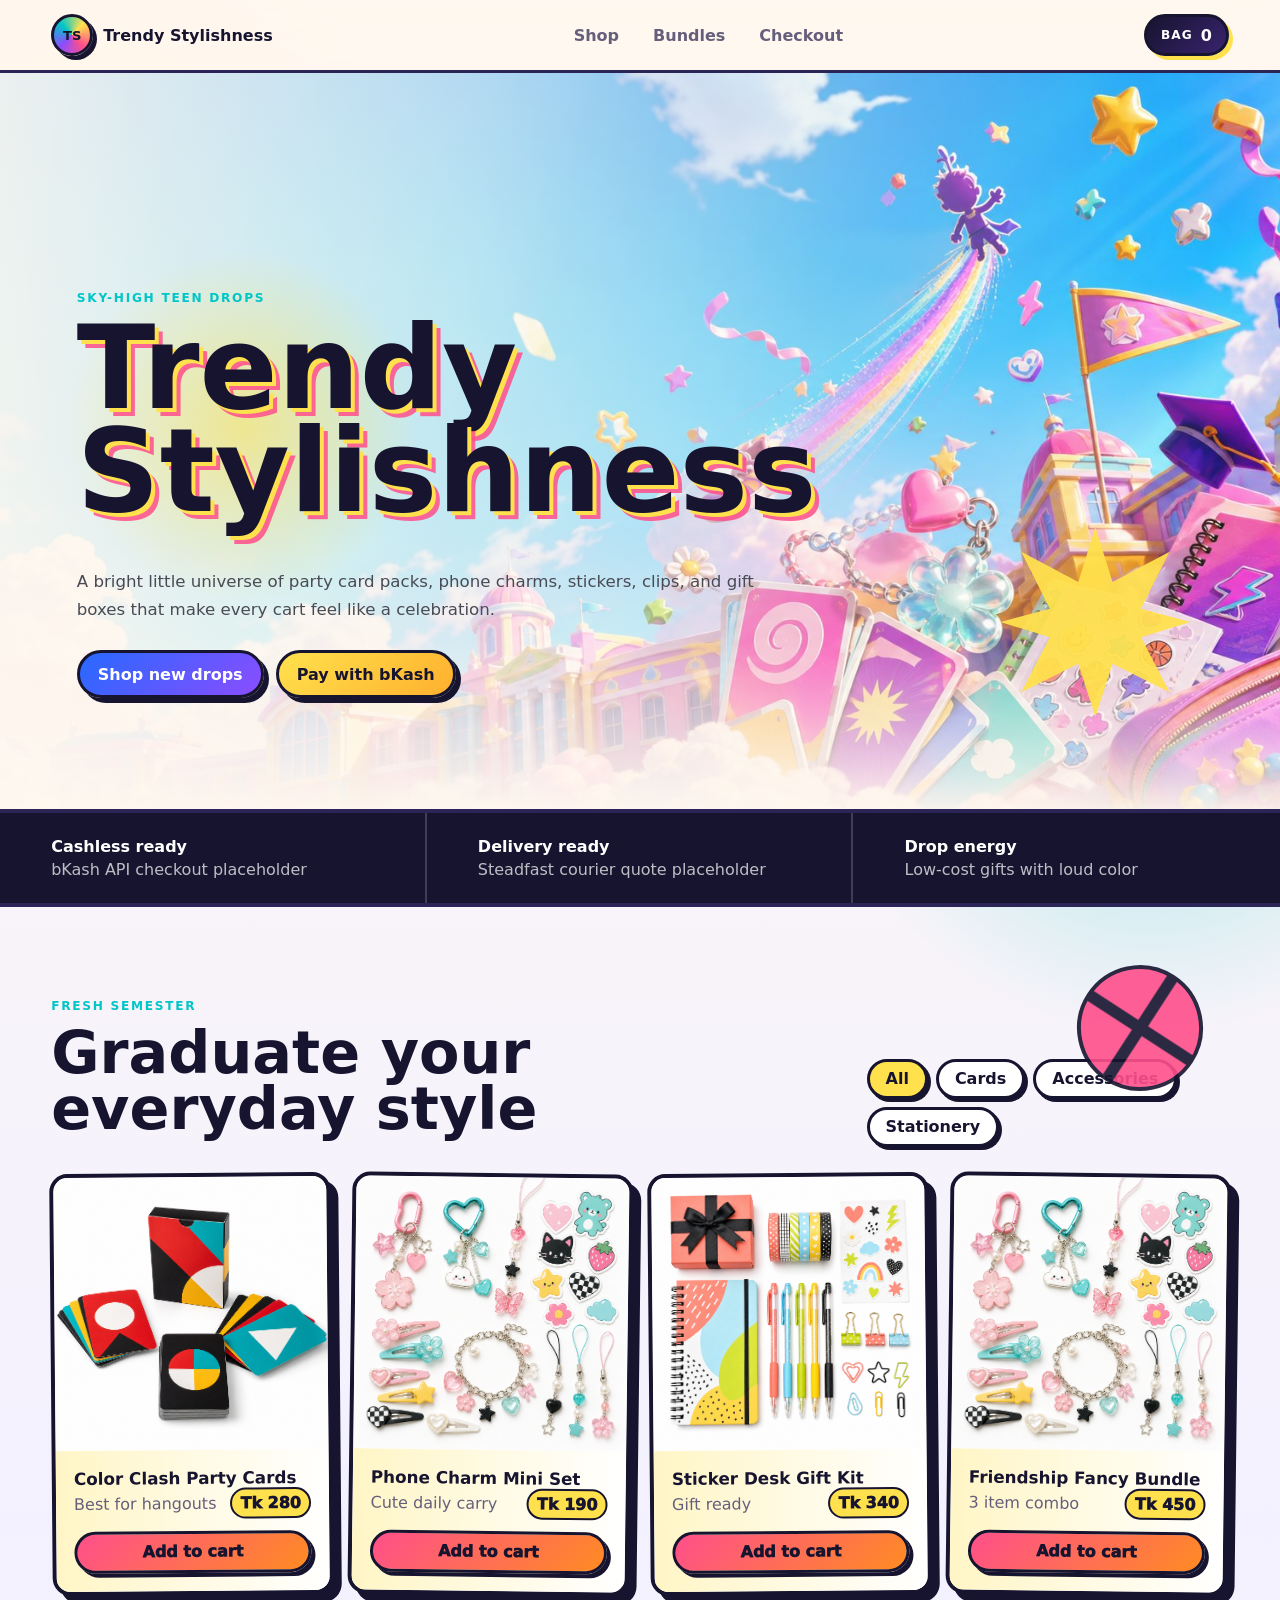
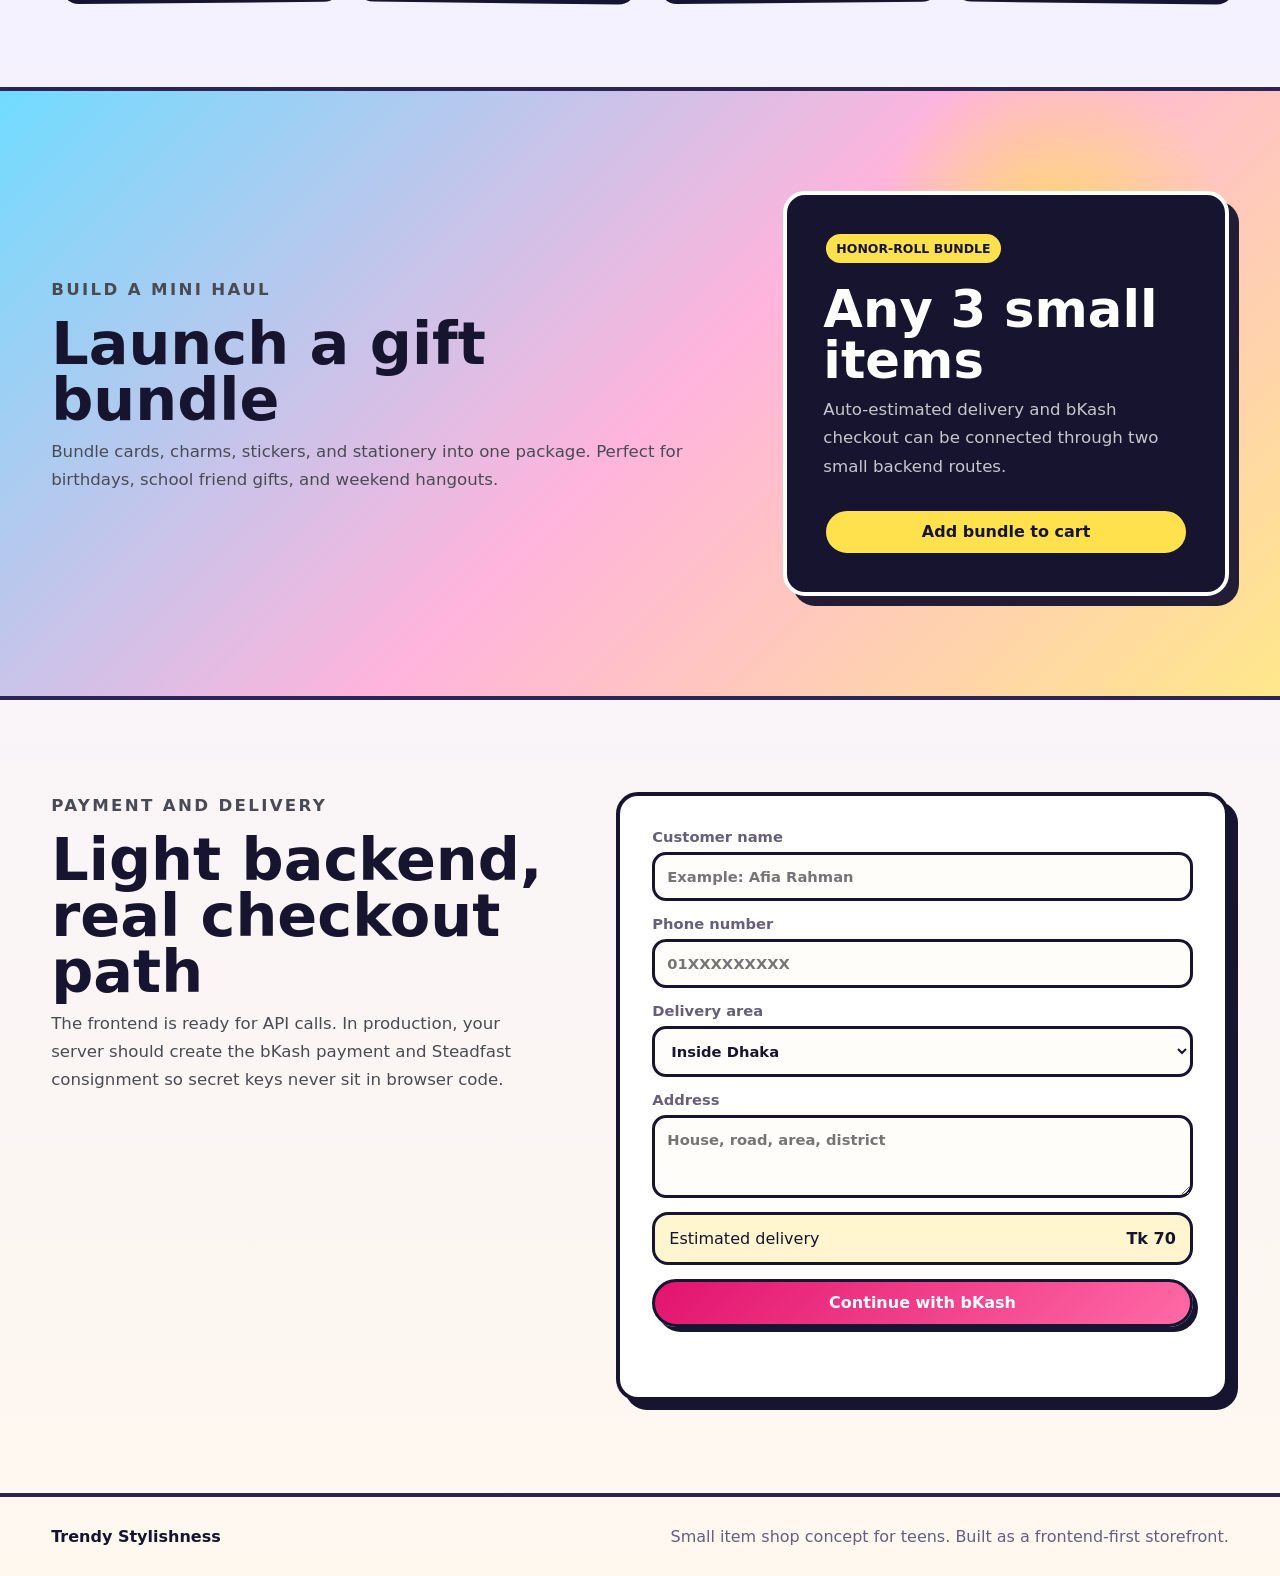
==== index.html @ c5da51d5 "Optimize hero loading and spacing" ====
<!doctype html>
<html lang="en">
  <head>
    <meta charset="utf-8">
    <meta name="viewport" content="width=device-width, initial-scale=1">
    <title>Trendy Stylishness</title>
    <meta
      name="description"
      content="Trendy Stylishness sells card games, cute accessories, stationery, and giftable fancy items for teenagers in Bangladesh."
    >
    <link rel="preload" as="image" href="assets/graduation-inspired-hero.jpg" fetchpriority="high">
    <link rel="stylesheet" href="styles.css">
  </head>
  <body>
    <header class="site-header">
      <a class="brand" href="#top" aria-label="Trendy Stylishness home">
        <span class="brand-mark">TS</span>
        <span>Trendy Stylishness</span>
      </a>
      <nav class="main-nav" aria-label="Main navigation">
        <a href="#shop">Shop</a>
        <a href="#bundles">Bundles</a>
        <a href="#checkout">Checkout</a>
      </nav>
      <button class="cart-button" type="button" data-open-cart aria-label="Open cart">
        <span class="cart-icon" aria-hidden="true">Bag</span>
        <span id="cartCount">0</span>
      </button>
    </header>

    <main id="top">
      <section class="hero" aria-labelledby="hero-title">
        <picture>
          <source srcset="assets/graduation-inspired-hero.jpg" type="image/jpeg">
          <img
            class="hero-image"
            src="assets/graduation-inspired-hero.png"
            alt="Colorful fantasy sky with floating teen gift items"
            width="1536"
            height="1024"
            loading="eager"
            decoding="async"
            fetchpriority="high"
          >
        </picture>
        <div class="hero-copy">
          <p class="eyebrow">Sky-high teen drops</p>
          <h1 id="hero-title">Trendy Stylishness</h1>
          <p>
            A bright little universe of party card packs, phone charms, stickers, clips,
            and gift boxes that make every cart feel like a celebration.
          </p>
          <div class="hero-actions">
            <a class="primary-link" href="#shop">Shop new drops</a>
            <a class="secondary-link" href="#checkout">Pay with bKash</a>
          </div>
        </div>
      </section>

      <section class="trust-strip" aria-label="Store highlights">
        <div>
          <strong>Cashless ready</strong>
          <span>bKash API checkout placeholder</span>
        </div>
        <div>
          <strong>Delivery ready</strong>
          <span>Steadfast courier quote placeholder</span>
        </div>
        <div>
          <strong>Drop energy</strong>
          <span>Low-cost gifts with loud color</span>
        </div>
      </section>

      <section class="section-shell" id="shop" aria-labelledby="shop-title">
        <div class="section-heading">
          <div>
            <p class="eyebrow">Fresh semester</p>
            <h2 id="shop-title">Graduate your everyday style</h2>
          </div>
          <div class="filter-bar" aria-label="Product filters">
            <button class="filter-pill active" type="button" data-filter="all">All</button>
            <button class="filter-pill" type="button" data-filter="cards">Cards</button>
            <button class="filter-pill" type="button" data-filter="accessories">Accessories</button>
            <button class="filter-pill" type="button" data-filter="stationery">Stationery</button>
          </div>
        </div>

        <div class="product-grid" id="productGrid"></div>
      </section>

      <section class="bundle-band" id="bundles" aria-labelledby="bundle-title">
        <div class="bundle-copy">
          <p class="eyebrow">Build a mini haul</p>
          <h2 id="bundle-title">Launch a gift bundle</h2>
          <p>
            Bundle cards, charms, stickers, and stationery into one package. Perfect for birthdays,
            school friend gifts, and weekend hangouts.
          </p>
        </div>
        <div class="bundle-panel" aria-label="Bundle deal">
          <span class="deal-tag">Honor-roll bundle</span>
          <strong>Any 3 small items</strong>
          <p>Auto-estimated delivery and bKash checkout can be connected through two small backend routes.</p>
          <button class="primary-button" type="button" data-bundle>Add bundle to cart</button>
        </div>
      </section>

      <section class="checkout-preview" id="checkout" aria-labelledby="checkout-title">
        <div class="checkout-copy">
          <p class="eyebrow">Payment and delivery</p>
          <h2 id="checkout-title">Light backend, real checkout path</h2>
          <p>
            The frontend is ready for API calls. In production, your server should create the bKash
            payment and Steadfast consignment so secret keys never sit in browser code.
          </p>
        </div>
        <form class="checkout-form" id="checkoutForm">
          <label>
            Customer name
            <input name="name" type="text" placeholder="Example: Afia Rahman" required>
          </label>
          <label>
            Phone number
            <input name="phone" type="tel" placeholder="01XXXXXXXXX" required>
          </label>
          <label>
            Delivery area
            <select name="area" id="deliveryArea">
              <option value="inside">Inside Dhaka</option>
              <option value="outside">Outside Dhaka</option>
            </select>
          </label>
          <label>
            Address
            <textarea name="address" rows="3" placeholder="House, road, area, district" required></textarea>
          </label>
          <div class="checkout-summary">
            <span>Estimated delivery</span>
            <strong id="deliveryFee">Tk 70</strong>
          </div>
          <button class="bkash-button" type="submit">Continue with bKash</button>
          <p class="form-note" id="checkoutMessage" role="status"></p>
        </form>
      </section>
    </main>

    <aside class="cart-drawer" id="cartDrawer" aria-label="Shopping cart" aria-hidden="true">
      <div class="cart-overlay" data-close-cart></div>
      <div class="cart-panel">
        <div class="cart-header">
          <h2>Your cart</h2>
          <button type="button" class="icon-button" data-close-cart aria-label="Close cart">X</button>
        </div>
        <div class="cart-items" id="cartItems"></div>
        <div class="cart-total">
          <span>Total</span>
          <strong id="cartTotal">Tk 0</strong>
        </div>
        <a class="primary-link full" href="#checkout" data-close-cart>Checkout</a>
      </div>
    </aside>

    <footer class="site-footer">
      <strong>Trendy Stylishness</strong>
      <span>Small item shop concept for teens. Built as a frontend-first storefront.</span>
    </footer>

    <script src="script.js"></script>
  </body>
</html>
---- styles.css ----
:root {
  --ink: #17142f;
  --muted: #655f7c;
  --paper: #fff8ef;
  --line: #2b2457;
  --coral: #ff4f8b;
  --teal: #00c6c8;
  --lemon: #ffe14d;
  --blue: #2769ff;
  --violet: #8b4dff;
  --orange: #ff8b22;
  --rose: #ffd0ef;
  --sky: #7fd7ff;
  --shadow: 10px 10px 0 rgba(23, 20, 47, 0.95);
}

* {
  box-sizing: border-box;
}

html {
  scroll-behavior: smooth;
}

body {
  margin: 0;
  background:
    radial-gradient(circle at 8% 8%, rgba(255, 225, 77, 0.5), transparent 19rem),
    radial-gradient(circle at 90% 22%, rgba(0, 198, 200, 0.34), transparent 21rem),
    linear-gradient(180deg, #fff8ef 0%, #f3f1ff 48%, #fff8ef 100%);
  color: var(--ink);
  font-family: Inter, ui-sans-serif, system-ui, -apple-system, BlinkMacSystemFont, "Segoe UI", sans-serif;
}

a {
  color: inherit;
  text-decoration: none;
}

button,
input,
select,
textarea {
  font: inherit;
}

button {
  cursor: pointer;
}

.site-header {
  position: sticky;
  top: 0;
  z-index: 20;
  display: flex;
  align-items: center;
  justify-content: space-between;
  gap: 16px;
  min-height: 72px;
  padding: 14px clamp(18px, 4vw, 54px);
  background: rgba(255, 248, 239, 0.88);
  border-bottom: 3px solid var(--line);
  backdrop-filter: blur(18px);
}

.brand,
.main-nav,
.cart-button,
.hero-actions,
.filter-bar {
  display: flex;
  align-items: center;
}

.brand {
  gap: 10px;
  font-weight: 900;
}

.brand-mark {
  display: grid;
  place-items: center;
  width: 42px;
  height: 42px;
  color: var(--ink);
  background: conic-gradient(from 45deg, var(--lemon), var(--coral), var(--violet), var(--teal), var(--lemon));
  border: 3px solid var(--ink);
  border-radius: 50%;
  box-shadow: 4px 4px 0 var(--ink);
  font-size: 0.82rem;
}

.main-nav {
  gap: clamp(14px, 3vw, 34px);
  color: var(--muted);
  font-weight: 750;
}

.main-nav a:hover {
  color: var(--ink);
}

.cart-button,
.icon-button {
  border: 3px solid var(--ink);
  border-radius: 999px;
  background: linear-gradient(135deg, var(--ink), #38236e);
  color: white;
  font-weight: 850;
  box-shadow: 4px 4px 0 var(--lemon);
}

.cart-button {
  gap: 8px;
  min-height: 42px;
  padding: 0 14px;
}

.cart-icon {
  font-size: 0.76rem;
  letter-spacing: 0.08em;
  text-transform: uppercase;
}

.hero {
  position: relative;
  min-height: clamp(560px, 84vh, 740px);
  display: grid;
  align-items: center;
  overflow: hidden;
  background:
    radial-gradient(circle at 72% 16%, rgba(255, 225, 77, 0.48), transparent 12rem),
    linear-gradient(135deg, #bbecff 0%, #fff7e8 54%, #fdf2ff 100%);
  border-bottom: 4px solid var(--line);
}

.hero::after {
  content: "";
  position: absolute;
  inset: 0;
  background:
    radial-gradient(circle at 19% 48%, rgba(255, 225, 77, 0.58), transparent 11rem),
    linear-gradient(90deg, rgba(255, 248, 239, 0.92) 0%, rgba(255, 248, 239, 0.68) 38%, rgba(255, 248, 239, 0.04) 100%),
    linear-gradient(0deg, rgba(255, 248, 239, 0.95) 0%, rgba(255, 248, 239, 0) 23%);
}

.hero::before {
  content: "";
  position: absolute;
  z-index: 1;
  right: clamp(18px, 7vw, 96px);
  bottom: clamp(34px, 8vw, 92px);
  width: clamp(90px, 15vw, 190px);
  aspect-ratio: 1;
  background: var(--lemon);
  clip-path: polygon(50% 0%, 59% 29%, 89% 13%, 74% 43%, 100% 50%, 74% 58%, 89% 87%, 59% 72%, 50% 100%, 41% 72%, 11% 87%, 26% 58%, 0% 50%, 26% 43%, 11% 13%, 41% 29%);
  filter: drop-shadow(7px 7px 0 var(--ink));
  opacity: 0.94;
}

.hero-image {
  position: absolute;
  inset: 0;
  width: 100%;
  height: 100%;
  object-fit: cover;
}

.hero-copy {
  position: relative;
  z-index: 1;
  width: min(680px, calc(100% - 36px));
  margin-left: clamp(18px, 6vw, 84px);
  padding-bottom: 38px;
}

.eyebrow {
  margin: 0 0 12px;
  color: var(--teal);
  font-size: 0.76rem;
  font-weight: 900;
  letter-spacing: 0.14em;
  text-transform: uppercase;
}

h1,
h2,
p {
  margin-top: 0;
}

h1 {
  margin-bottom: clamp(30px, 4vw, 44px);
  font-size: clamp(3.4rem, 9vw, 7.2rem);
  line-height: 0.9;
  letter-spacing: 0;
  text-shadow:
    4px 4px 0 var(--lemon),
    8px 8px 0 rgba(255, 79, 139, 0.86);
}

h2 {
  margin-bottom: 10px;
  font-size: clamp(2rem, 4.6vw, 4rem);
  line-height: 0.95;
  letter-spacing: 0;
}

.hero-copy p:not(.eyebrow),
.checkout-copy p,
.bundle-copy p,
.bundle-panel p {
  color: #494b54;
  font-size: 1.04rem;
  line-height: 1.7;
}

.hero-actions {
  flex-wrap: wrap;
  gap: 12px;
  margin-top: 26px;
}

.primary-link,
.secondary-link,
.primary-button,
.bkash-button {
  display: inline-flex;
  align-items: center;
  justify-content: center;
  min-height: 48px;
  border-radius: 999px;
  border: 3px solid var(--ink);
  padding: 0 18px;
  font-weight: 900;
  box-shadow: 5px 5px 0 var(--ink);
}

.primary-link,
.primary-button {
  background: linear-gradient(135deg, var(--blue), var(--violet));
  color: white;
}

.secondary-link {
  background: linear-gradient(135deg, var(--lemon), #ffb02e);
  color: var(--ink);
}

.trust-strip {
  display: grid;
  grid-template-columns: repeat(3, 1fr);
  background: var(--ink);
  color: white;
  border-bottom: 4px solid var(--line);
}

.trust-strip div {
  padding: 24px clamp(18px, 4vw, 54px);
  border-right: 2px solid rgba(255, 255, 255, 0.18);
}

.trust-strip div:last-child {
  border-right: 0;
}

.trust-strip strong,
.trust-strip span {
  display: block;
}

.trust-strip strong {
  margin-bottom: 4px;
}

.trust-strip span {
  color: rgba(255, 255, 255, 0.72);
}

.section-shell,
.checkout-preview {
  padding: clamp(46px, 8vw, 92px) clamp(18px, 4vw, 54px);
}

.section-heading {
  display: flex;
  align-items: end;
  justify-content: space-between;
  gap: 24px;
  margin-bottom: 26px;
}

.section-shell {
  position: relative;
}

.section-shell::before {
  content: "";
  position: absolute;
  top: 58px;
  right: clamp(18px, 6vw, 82px);
  width: 118px;
  aspect-ratio: 1;
  border: 4px solid var(--ink);
  border-radius: 50%;
  background:
    linear-gradient(45deg, transparent 46%, var(--ink) 47%, var(--ink) 53%, transparent 54%),
    linear-gradient(-45deg, transparent 46%, var(--ink) 47%, var(--ink) 53%, transparent 54%),
    var(--coral);
  opacity: 0.9;
  transform: rotate(-12deg);
}

.filter-bar {
  flex-wrap: wrap;
  gap: 8px;
}

.filter-pill {
  min-height: 40px;
  border: 3px solid var(--ink);
  border-radius: 999px;
  padding: 0 16px;
  background: white;
  color: var(--ink);
  font-weight: 850;
  box-shadow: 3px 3px 0 var(--ink);
}

.filter-pill.active {
  background: var(--lemon);
  color: var(--ink);
  border-color: var(--ink);
}

.product-grid {
  display: grid;
  grid-template-columns: repeat(4, minmax(0, 1fr));
  gap: 18px;
}

.product-card {
  display: grid;
  grid-template-rows: auto 1fr;
  overflow: hidden;
  min-height: 100%;
  background: #ffffff;
  border: 4px solid var(--ink);
  border-radius: 18px;
  box-shadow: 8px 8px 0 var(--ink);
  transform: rotate(-0.5deg);
  transition: transform 160ms ease, box-shadow 160ms ease;
}

.product-card:nth-child(even) {
  transform: rotate(0.7deg);
}

.product-card:hover {
  transform: translate(-3px, -3px) rotate(0deg);
  box-shadow: 12px 12px 0 var(--coral);
}

.product-card img {
  width: 100%;
  aspect-ratio: 1 / 1;
  object-fit: cover;
  background: #f8f4ec;
}

.product-info {
  display: grid;
  gap: 12px;
  padding: 18px;
  background:
    linear-gradient(90deg, rgba(255, 225, 77, 0.32), transparent),
    white;
}

.product-info h3 {
  margin: 0;
  font-size: 1.05rem;
}

.product-meta {
  display: flex;
  align-items: center;
  justify-content: space-between;
  gap: 12px;
  color: var(--muted);
}

.price {
  color: var(--ink);
  font-weight: 950;
  background: var(--lemon);
  border: 2px solid var(--ink);
  border-radius: 999px;
  padding: 4px 8px;
}

.add-button {
  min-height: 42px;
  border: 3px solid var(--ink);
  border-radius: 999px;
  background: linear-gradient(135deg, var(--coral), var(--orange));
  color: var(--ink);
  font-weight: 950;
  box-shadow: 4px 4px 0 var(--ink);
}

.bundle-band {
  display: grid;
  grid-template-columns: 1.2fr 0.8fr;
  gap: clamp(24px, 5vw, 70px);
  align-items: center;
  padding: clamp(48px, 8vw, 100px) clamp(18px, 4vw, 54px);
  background:
    radial-gradient(circle at 82% 24%, rgba(255, 225, 77, 0.72), transparent 11rem),
    linear-gradient(135deg, #70dcff 0%, #ffb4dc 52%, #ffe88a 100%);
  border-block: 4px solid var(--line);
}

.bundle-panel {
  background: var(--ink);
  color: white;
  border: 4px solid white;
  border-radius: 22px;
  padding: clamp(22px, 4vw, 36px);
  box-shadow: var(--shadow);
}

.bundle-panel p {
  color: rgba(255, 255, 255, 0.76);
}

.deal-tag {
  display: inline-flex;
  margin-bottom: 18px;
  padding: 7px 10px;
  border-radius: 999px;
  background: var(--lemon);
  color: var(--ink);
  border: 3px solid var(--ink);
  font-size: 0.78rem;
  font-weight: 900;
  text-transform: uppercase;
}

.bundle-panel strong {
  display: block;
  margin-bottom: 10px;
  font-size: clamp(1.7rem, 4vw, 3.2rem);
  line-height: 1;
}

.bundle-panel .primary-button {
  width: 100%;
  margin-top: 10px;
  background: var(--lemon);
  color: var(--ink);
}

.checkout-preview {
  display: grid;
  grid-template-columns: 0.9fr 1.1fr;
  gap: clamp(24px, 5vw, 72px);
  align-items: start;
}

.checkout-form {
  display: grid;
  gap: 14px;
  padding: clamp(18px, 4vw, 32px);
  background: white;
  border: 4px solid var(--ink);
  border-radius: 22px;
  box-shadow: 9px 9px 0 var(--ink);
}

label {
  display: grid;
  gap: 7px;
  color: var(--muted);
  font-size: 0.92rem;
  font-weight: 800;
}

input,
select,
textarea {
  width: 100%;
  border: 3px solid var(--ink);
  border-radius: 14px;
  background: #fffdfa;
  color: var(--ink);
  padding: 13px 12px;
  outline: none;
}

input:focus,
select:focus,
textarea:focus {
  border-color: var(--teal);
  box-shadow: 0 0 0 3px rgba(5, 167, 160, 0.13);
}

.checkout-summary,
.cart-total {
  display: flex;
  align-items: center;
  justify-content: space-between;
  gap: 14px;
  padding: 14px;
  background: #fff5cf;
  border: 3px solid var(--ink);
  border-radius: 16px;
}

.bkash-button {
  width: 100%;
  background: linear-gradient(135deg, #e2136e, #ff6aa6);
  color: white;
}

.form-note {
  min-height: 24px;
  margin: 0;
  color: var(--teal);
  font-weight: 800;
}

.cart-drawer {
  position: fixed;
  inset: 0;
  z-index: 50;
  display: none;
}

.cart-drawer.open {
  display: block;
}

.cart-overlay {
  position: absolute;
  inset: 0;
  background: rgba(21, 21, 26, 0.42);
}

.cart-panel {
  position: absolute;
  top: 0;
  right: 0;
  display: grid;
  grid-template-rows: auto 1fr auto auto;
  gap: 16px;
  width: min(420px, 100%);
  height: 100%;
  padding: 22px;
  background:
    radial-gradient(circle at 20% 10%, rgba(255, 225, 77, 0.58), transparent 11rem),
    var(--paper);
  box-shadow: var(--shadow);
  border-left: 4px solid var(--ink);
}

.cart-header {
  display: flex;
  align-items: center;
  justify-content: space-between;
}

.cart-header h2 {
  margin: 0;
  font-size: 1.7rem;
}

.icon-button {
  width: 38px;
  height: 38px;
}

.cart-items {
  display: grid;
  align-content: start;
  gap: 12px;
  overflow: auto;
}

.cart-item {
  display: grid;
  grid-template-columns: 54px 1fr auto;
  gap: 12px;
  align-items: center;
  padding: 10px;
  background: white;
  border: 3px solid var(--ink);
  border-radius: 16px;
}

.cart-item img {
  width: 54px;
  height: 54px;
  border-radius: 8px;
  object-fit: cover;
}

.cart-item strong,
.cart-item span {
  display: block;
}

.cart-item span {
  color: var(--muted);
  font-size: 0.9rem;
}

.qty-button {
  width: 30px;
  height: 30px;
  border: 3px solid var(--ink);
  border-radius: 50%;
  background: var(--lemon);
  font-weight: 900;
}

.full {
  width: 100%;
}

.site-footer {
  display: flex;
  justify-content: space-between;
  gap: 18px;
  padding: 30px clamp(18px, 4vw, 54px);
  color: var(--muted);
  border-top: 4px solid var(--line);
}

.site-footer strong {
  color: var(--ink);
}

@media (max-width: 920px) {
  .main-nav {
    display: none;
  }

  .trust-strip,
  .product-grid,
  .bundle-band,
  .checkout-preview {
    grid-template-columns: 1fr;
  }

  .trust-strip div {
    border-right: 0;
    border-bottom: 1px solid var(--line);
  }

  .trust-strip div:last-child {
    border-bottom: 0;
  }

  .section-heading {
    align-items: start;
    flex-direction: column;
  }

  .product-grid {
    grid-template-columns: repeat(2, minmax(0, 1fr));
  }
}

@media (max-width: 560px) {
  .site-header {
    padding-inline: 14px;
  }

  .brand span:last-child {
    max-width: 116px;
    line-height: 1.05;
  }

  .hero {
    min-height: 620px;
  }

  .hero::after {
    background:
      linear-gradient(0deg, rgba(255, 248, 239, 0.98) 0%, rgba(255, 248, 239, 0.78) 48%, rgba(255, 248, 239, 0.18) 100%);
  }

  .hero::before,
  .section-shell::before {
    display: none;
  }

  .hero-copy {
    align-self: end;
    margin: 0 auto;
    padding-bottom: 54px;
  }

  h1 {
    font-size: 3.35rem;
  }

  .hero-actions a,
  .primary-button,
  .bkash-button {
    width: 100%;
  }

  .product-grid {
    grid-template-columns: 1fr;
  }

  .site-footer {
    flex-direction: column;
  }
}
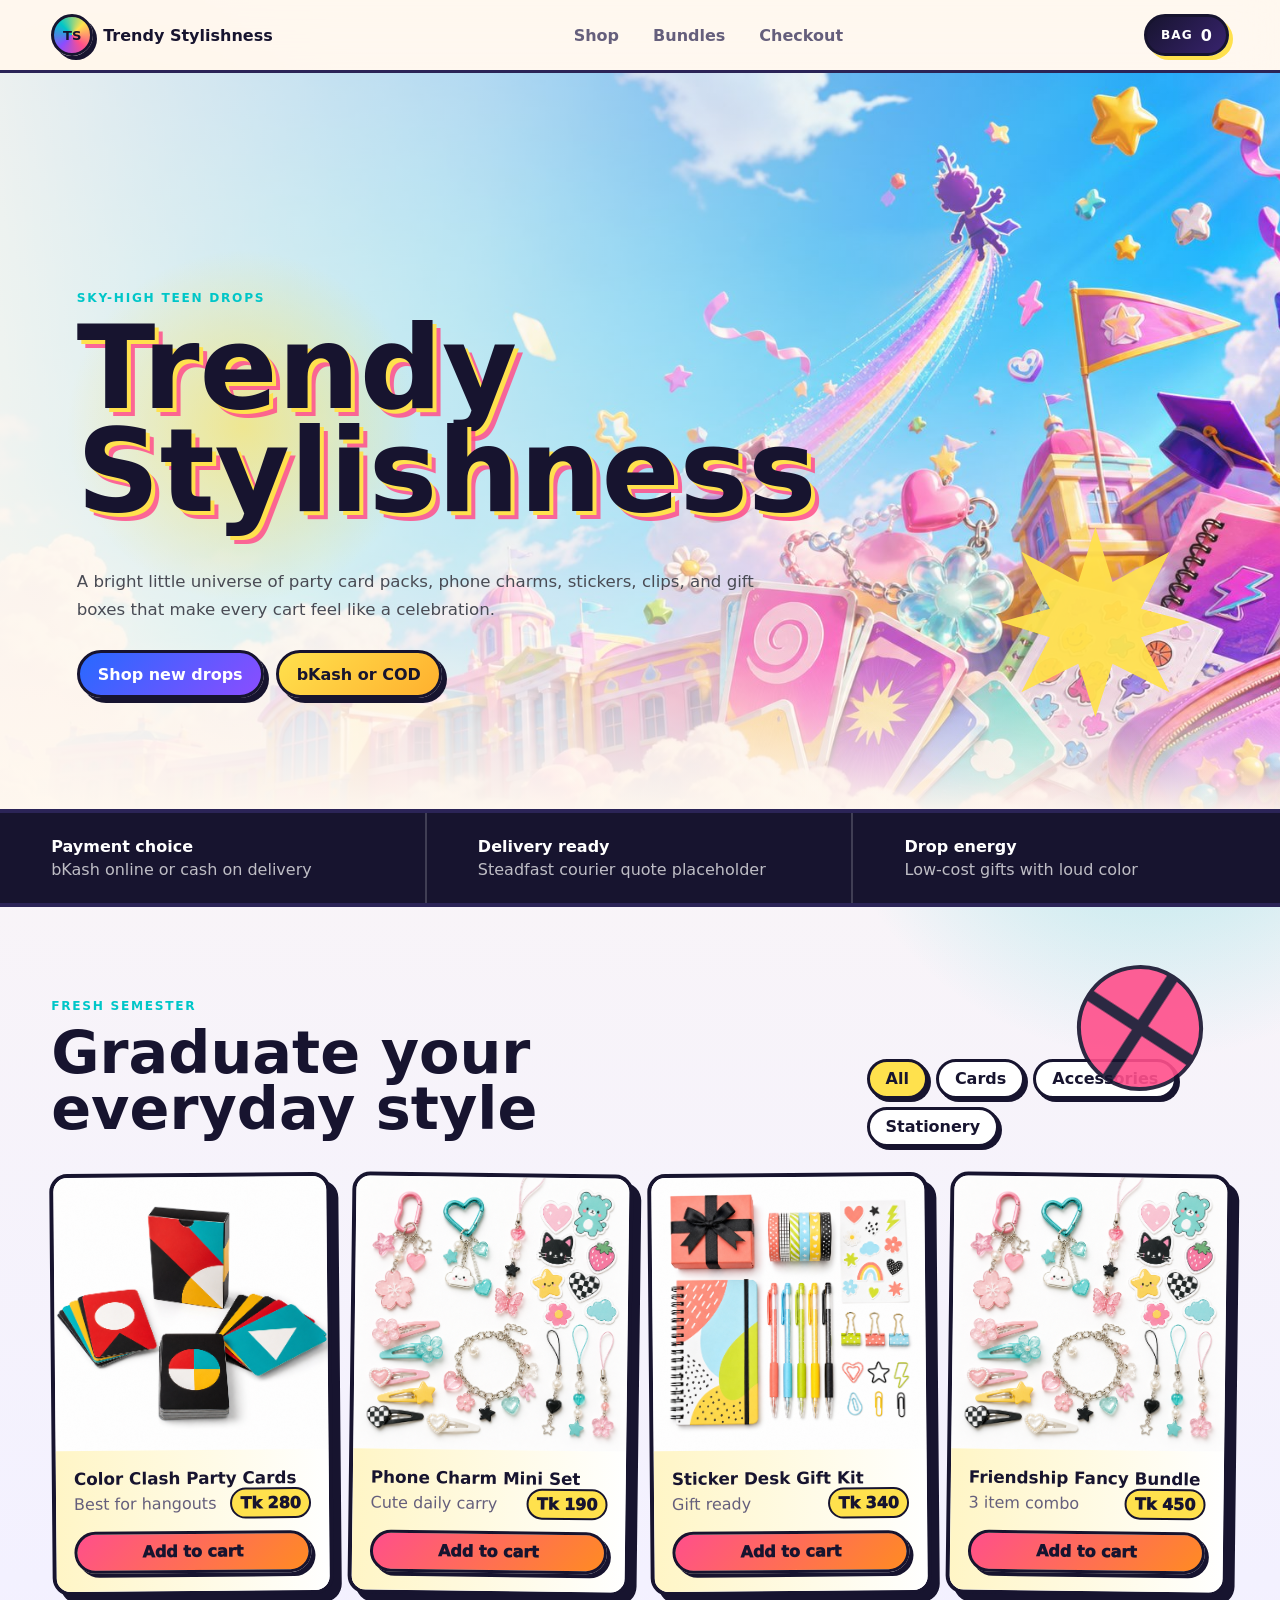
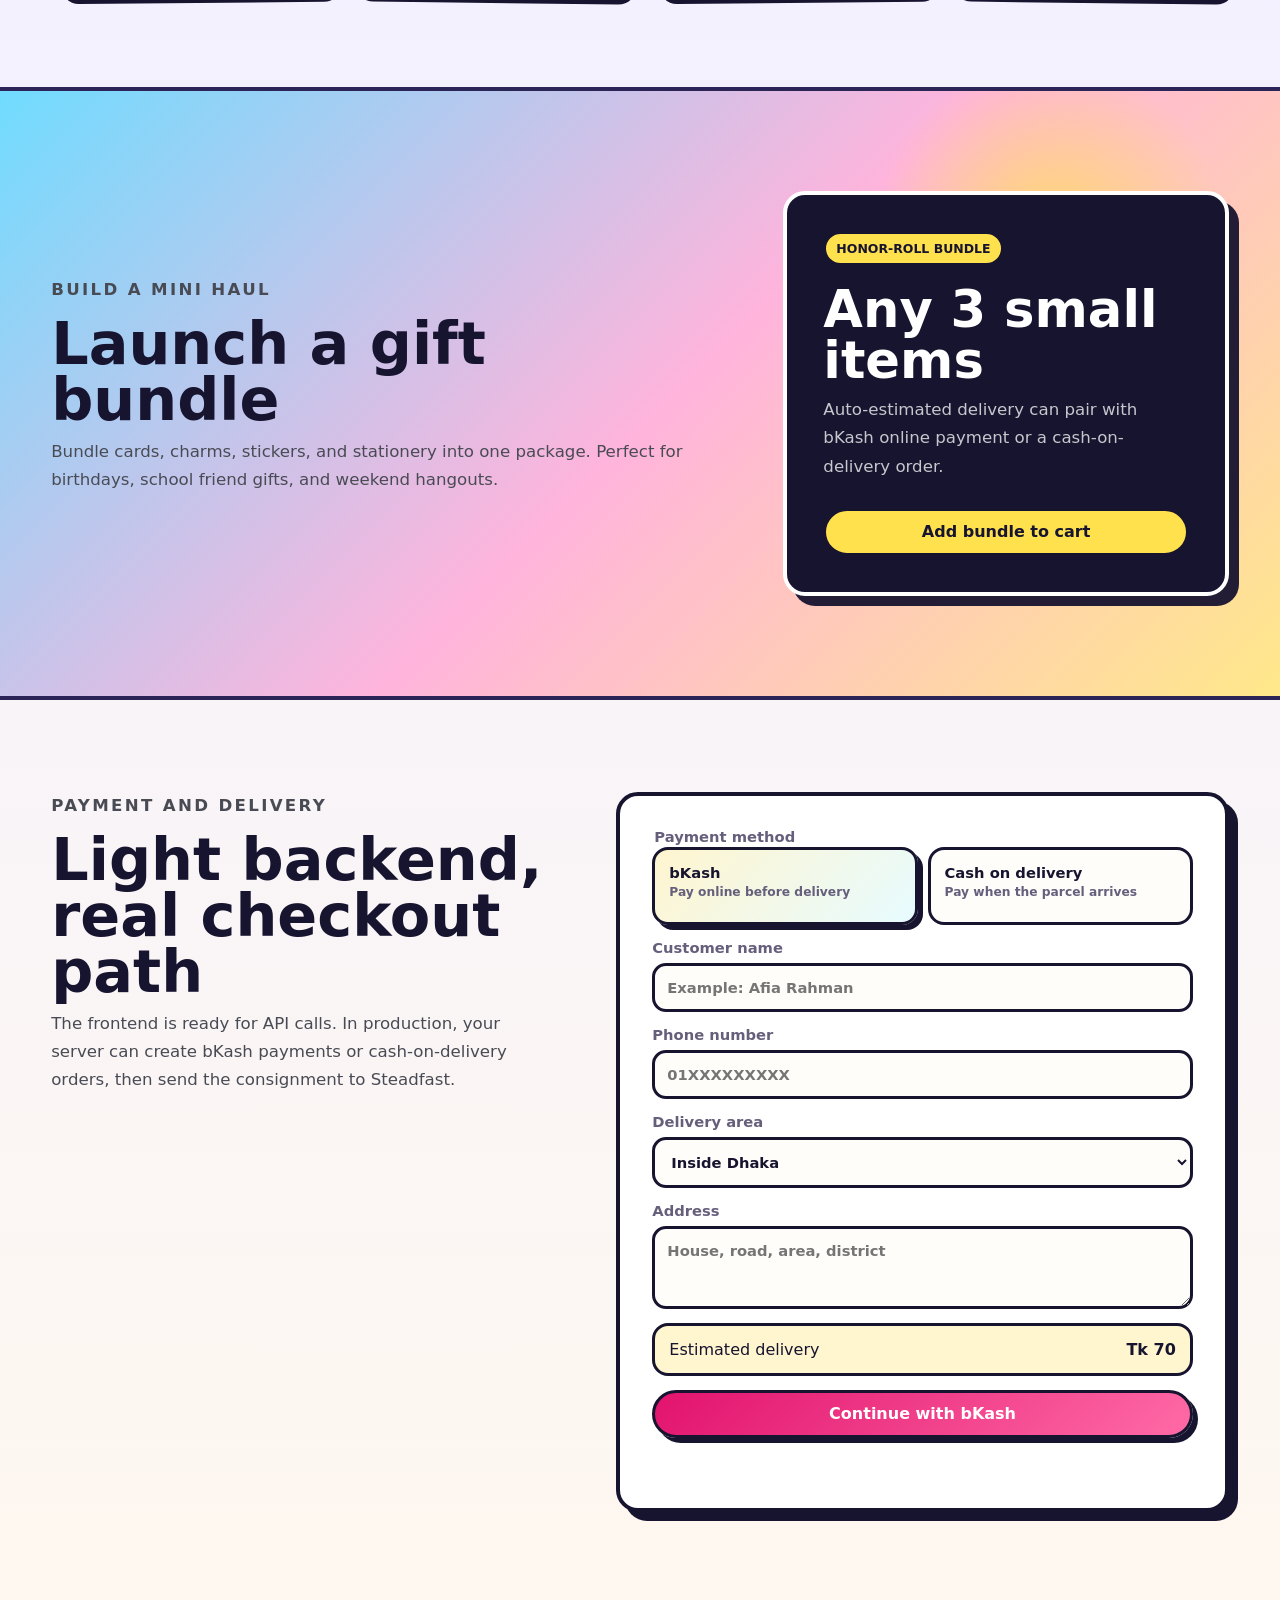
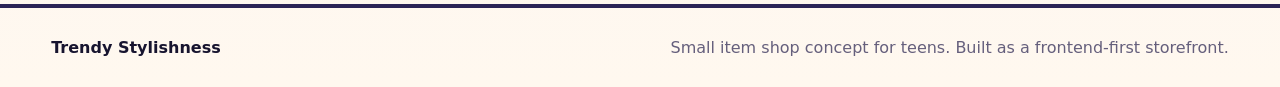
==== commit 6213d403: "Add cash on delivery checkout option" ====
--- a/index.html
+++ b/index.html
@@ -50,17 +50,17 @@
             A bright little universe of party card packs, phone charms, stickers, clips,
             and gift boxes that make every cart feel like a celebration.
           </p>
-          <div class="hero-actions">
-            <a class="primary-link" href="#shop">Shop new drops</a>
-            <a class="secondary-link" href="#checkout">Pay with bKash</a>
+        <div class="hero-actions">
+          <a class="primary-link" href="#shop">Shop new drops</a>
+            <a class="secondary-link" href="#checkout">bKash or COD</a>
           </div>
         </div>
       </section>
 
       <section class="trust-strip" aria-label="Store highlights">
         <div>
-          <strong>Cashless ready</strong>
-          <span>bKash API checkout placeholder</span>
+          <strong>Payment choice</strong>
+          <span>bKash online or cash on delivery</span>
         </div>
         <div>
           <strong>Delivery ready</strong>
@@ -101,7 +101,7 @@
         <div class="bundle-panel" aria-label="Bundle deal">
           <span class="deal-tag">Honor-roll bundle</span>
           <strong>Any 3 small items</strong>
-          <p>Auto-estimated delivery and bKash checkout can be connected through two small backend routes.</p>
+          <p>Auto-estimated delivery can pair with bKash online payment or a cash-on-delivery order.</p>
           <button class="primary-button" type="button" data-bundle>Add bundle to cart</button>
         </div>
       </section>
@@ -111,11 +111,28 @@
           <p class="eyebrow">Payment and delivery</p>
           <h2 id="checkout-title">Light backend, real checkout path</h2>
           <p>
-            The frontend is ready for API calls. In production, your server should create the bKash
-            payment and Steadfast consignment so secret keys never sit in browser code.
+            The frontend is ready for API calls. In production, your server can create bKash
+            payments or cash-on-delivery orders, then send the consignment to Steadfast.
           </p>
         </div>
         <form class="checkout-form" id="checkoutForm">
+          <fieldset class="payment-method">
+            <legend>Payment method</legend>
+            <label class="payment-option">
+              <input type="radio" name="paymentMethod" value="bkash" checked>
+              <span>
+                <strong>bKash</strong>
+                <small>Pay online before delivery</small>
+              </span>
+            </label>
+            <label class="payment-option">
+              <input type="radio" name="paymentMethod" value="cod">
+              <span>
+                <strong>Cash on delivery</strong>
+                <small>Pay when the parcel arrives</small>
+              </span>
+            </label>
+          </fieldset>
           <label>
             Customer name
             <input name="name" type="text" placeholder="Example: Afia Rahman" required>
@@ -139,7 +156,7 @@
             <span>Estimated delivery</span>
             <strong id="deliveryFee">Tk 70</strong>
           </div>
-          <button class="bkash-button" type="submit">Continue with bKash</button>
+          <button class="bkash-button" id="checkoutButton" type="submit">Continue with bKash</button>
           <p class="form-note" id="checkoutMessage" role="status"></p>
         </form>
       </section>
--- a/styles.css
+++ b/styles.css
@@ -478,6 +478,62 @@
   box-shadow: 9px 9px 0 var(--ink);
 }
 
+.payment-method {
+  display: grid;
+  grid-template-columns: repeat(2, minmax(0, 1fr));
+  gap: 10px;
+  margin: 0;
+  padding: 0;
+  border: 0;
+}
+
+.payment-method legend {
+  grid-column: 1 / -1;
+  margin-bottom: 2px;
+  color: var(--muted);
+  font-size: 0.92rem;
+  font-weight: 900;
+}
+
+.payment-option {
+  position: relative;
+  display: flex;
+  min-height: 78px;
+  padding: 14px;
+  border: 3px solid var(--ink);
+  border-radius: 16px;
+  background: #fffdfa;
+  color: var(--ink);
+  cursor: pointer;
+}
+
+.payment-option:has(input:checked) {
+  background: linear-gradient(135deg, #fff5cf, #e7fbff);
+  box-shadow: 5px 5px 0 var(--ink);
+}
+
+.payment-option input {
+  position: absolute;
+  width: 1px;
+  height: 1px;
+  opacity: 0;
+}
+
+.payment-option span,
+.payment-option strong,
+.payment-option small {
+  display: block;
+}
+
+.payment-option strong {
+  margin-bottom: 4px;
+}
+
+.payment-option small {
+  color: var(--muted);
+  font-weight: 800;
+}
+
 label {
   display: grid;
   gap: 7px;
@@ -521,6 +577,11 @@
   width: 100%;
   background: linear-gradient(135deg, #e2136e, #ff6aa6);
   color: white;
+}
+
+.bkash-button.cod-mode {
+  background: linear-gradient(135deg, var(--lemon), var(--orange));
+  color: var(--ink);
 }
 
 .form-note {
@@ -712,6 +773,10 @@
     width: 100%;
   }
 
+  .payment-method {
+    grid-template-columns: 1fr;
+  }
+
   .product-grid {
     grid-template-columns: 1fr;
   }
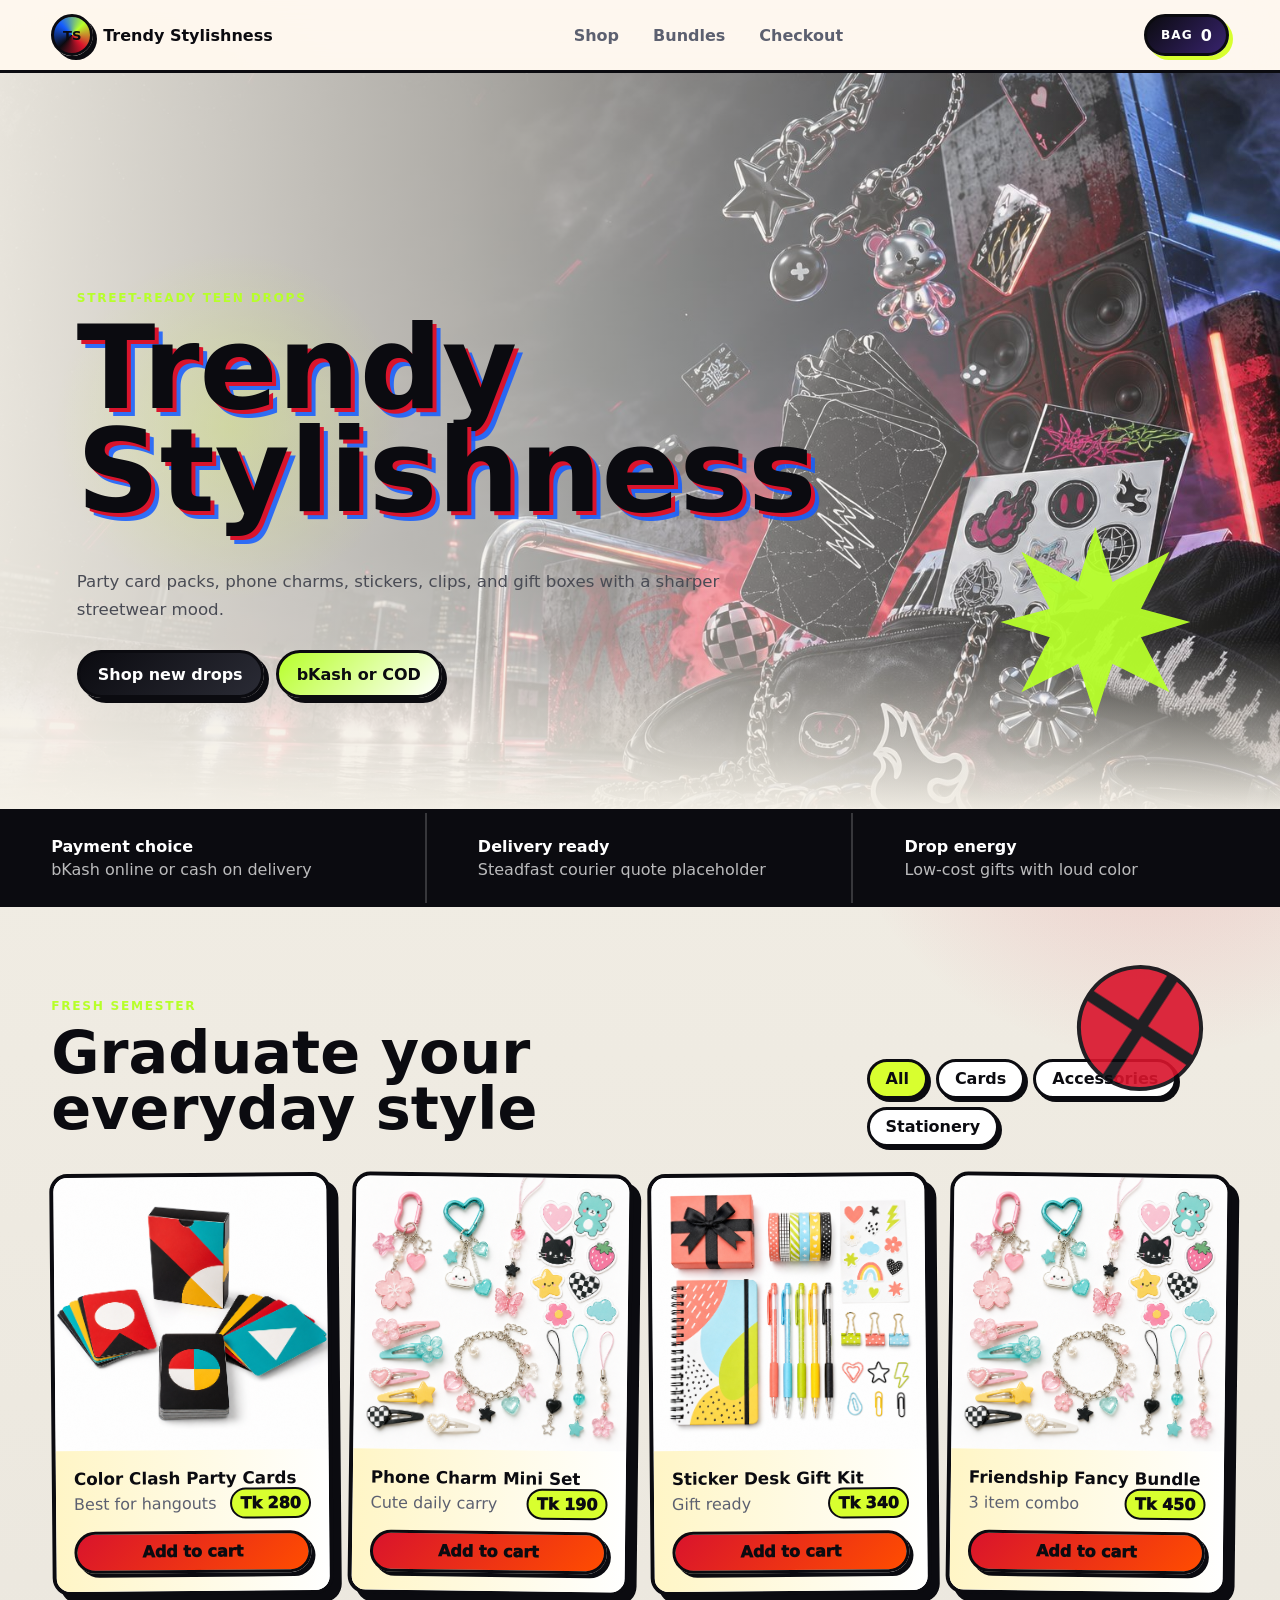
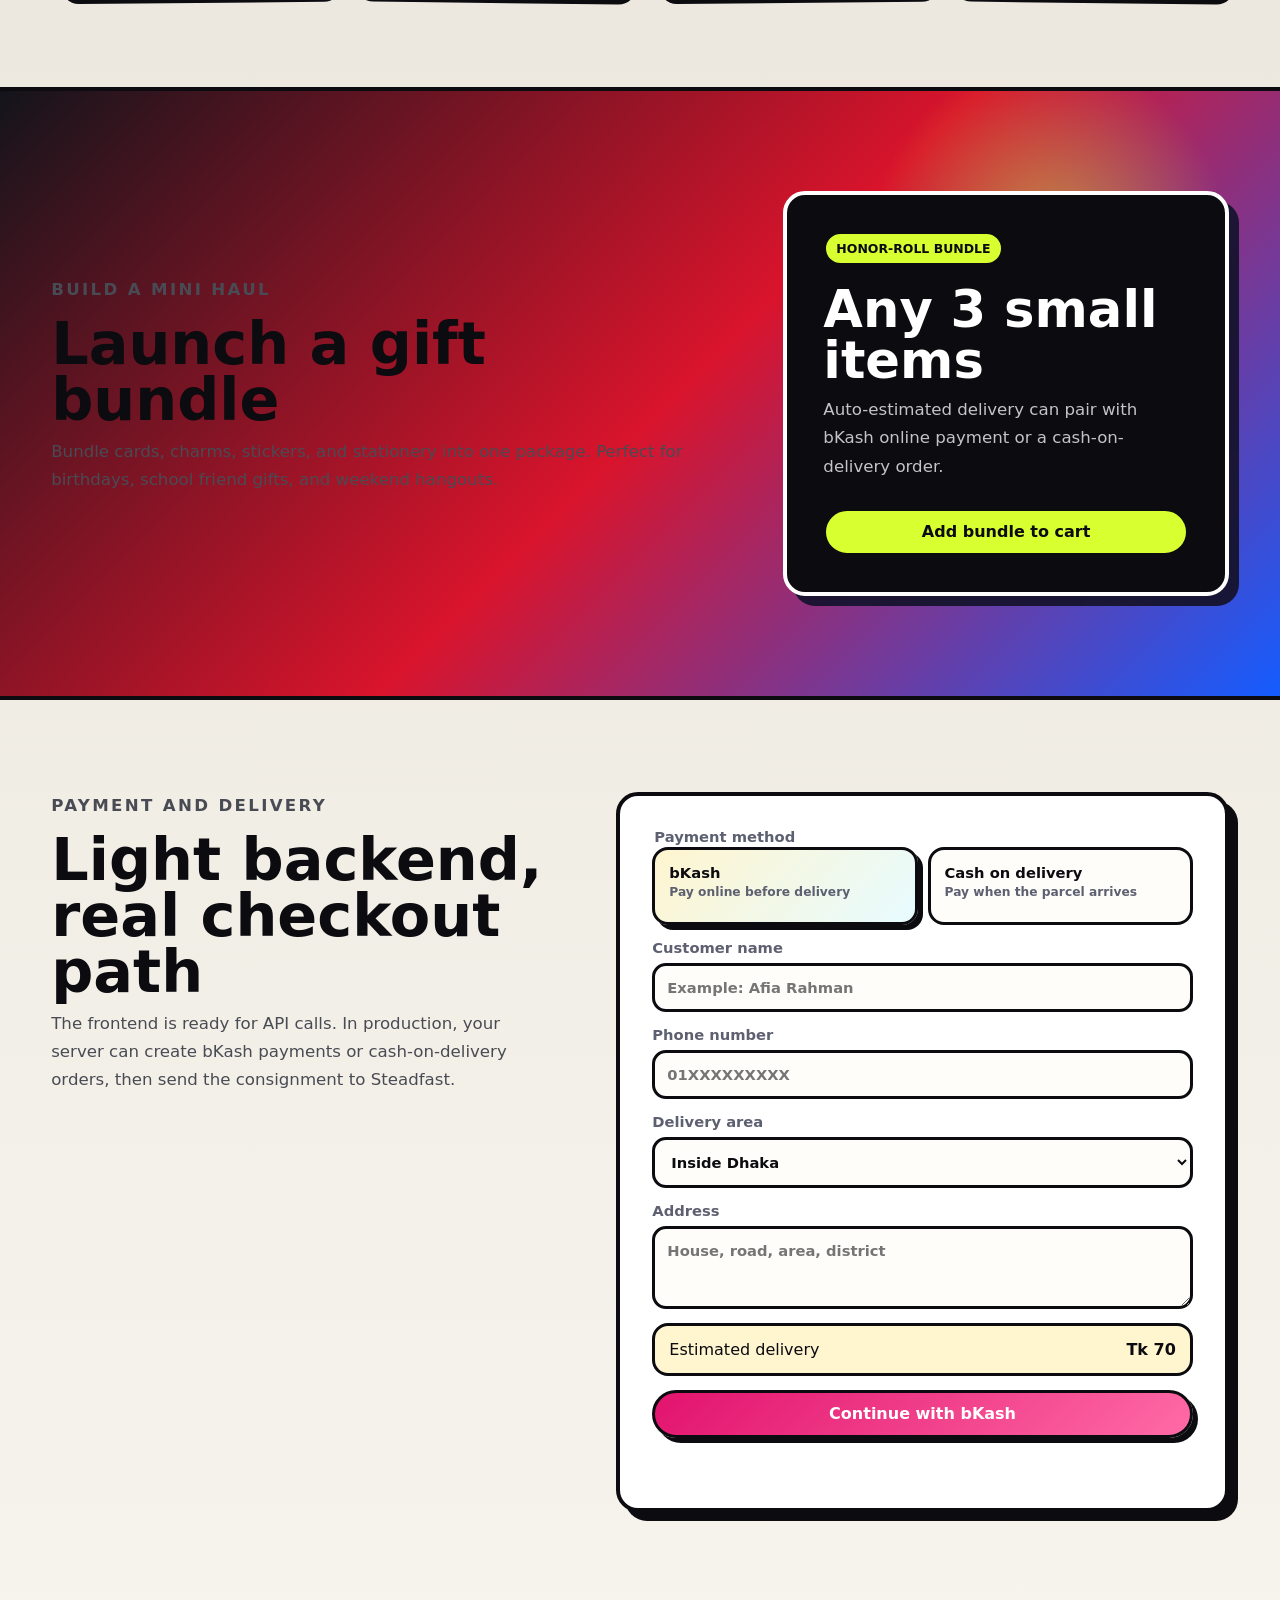
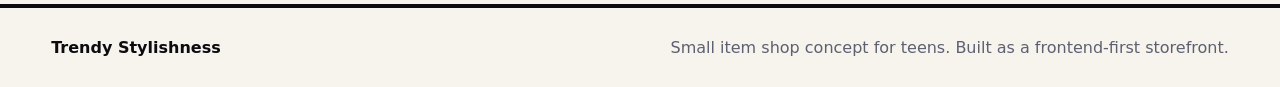
==== commit 06cba3a9: "Restyle hero with gender-neutral streetwear look" ====
--- a/index.html
+++ b/index.html
@@ -8,7 +8,7 @@
       name="description"
       content="Trendy Stylishness sells card games, cute accessories, stationery, and giftable fancy items for teenagers in Bangladesh."
     >
-    <link rel="preload" as="image" href="assets/graduation-inspired-hero.jpg" fetchpriority="high">
+    <link rel="preload" as="image" href="assets/swagger-hero.jpg" fetchpriority="high">
     <link rel="stylesheet" href="styles.css">
   </head>
   <body>
@@ -31,11 +31,11 @@
     <main id="top">
       <section class="hero" aria-labelledby="hero-title">
         <picture>
-          <source srcset="assets/graduation-inspired-hero.jpg" type="image/jpeg">
+          <source srcset="assets/swagger-hero.jpg" type="image/jpeg">
           <img
             class="hero-image"
-            src="assets/graduation-inspired-hero.png"
-            alt="Colorful fantasy sky with floating teen gift items"
+            src="assets/swagger-hero.jpg"
+            alt="Dark streetwear-inspired scene with floating cards and accessories"
             width="1536"
             height="1024"
             loading="eager"
@@ -44,11 +44,11 @@
           >
         </picture>
         <div class="hero-copy">
-          <p class="eyebrow">Sky-high teen drops</p>
+          <p class="eyebrow">Street-ready teen drops</p>
           <h1 id="hero-title">Trendy Stylishness</h1>
           <p>
-            A bright little universe of party card packs, phone charms, stickers, clips,
-            and gift boxes that make every cart feel like a celebration.
+            Party card packs, phone charms, stickers, clips, and gift boxes with a
+            sharper streetwear mood.
           </p>
         <div class="hero-actions">
           <a class="primary-link" href="#shop">Shop new drops</a>
--- a/styles.css
+++ b/styles.css
@@ -1,16 +1,16 @@
 :root {
-  --ink: #17142f;
-  --muted: #655f7c;
-  --paper: #fff8ef;
-  --line: #2b2457;
-  --coral: #ff4f8b;
-  --teal: #00c6c8;
-  --lemon: #ffe14d;
-  --blue: #2769ff;
-  --violet: #8b4dff;
-  --orange: #ff8b22;
-  --rose: #ffd0ef;
-  --sky: #7fd7ff;
+  --ink: #0b0b10;
+  --muted: #5c6070;
+  --paper: #f5f1e8;
+  --line: #0b0b10;
+  --coral: #d9142c;
+  --teal: #b7ff2a;
+  --lemon: #d8ff2f;
+  --blue: #145cff;
+  --violet: #6b6f7f;
+  --orange: #ff4d00;
+  --rose: #d9d6cc;
+  --sky: #111827;
   --shadow: 10px 10px 0 rgba(23, 20, 47, 0.95);
 }
 
@@ -25,9 +25,9 @@
 body {
   margin: 0;
   background:
-    radial-gradient(circle at 8% 8%, rgba(255, 225, 77, 0.5), transparent 19rem),
-    radial-gradient(circle at 90% 22%, rgba(0, 198, 200, 0.34), transparent 21rem),
-    linear-gradient(180deg, #fff8ef 0%, #f3f1ff 48%, #fff8ef 100%);
+    radial-gradient(circle at 8% 8%, rgba(216, 255, 47, 0.26), transparent 19rem),
+    radial-gradient(circle at 90% 22%, rgba(217, 20, 44, 0.2), transparent 21rem),
+    linear-gradient(180deg, #f5f1e8 0%, #ece8df 48%, #f7f4ed 100%);
   color: var(--ink);
   font-family: Inter, ui-sans-serif, system-ui, -apple-system, BlinkMacSystemFont, "Segoe UI", sans-serif;
 }
@@ -83,7 +83,7 @@
   width: 42px;
   height: 42px;
   color: var(--ink);
-  background: conic-gradient(from 45deg, var(--lemon), var(--coral), var(--violet), var(--teal), var(--lemon));
+  background: conic-gradient(from 45deg, var(--teal), var(--coral), var(--ink), var(--blue), var(--teal));
   border: 3px solid var(--ink);
   border-radius: 50%;
   box-shadow: 4px 4px 0 var(--ink);
@@ -129,8 +129,8 @@
   align-items: center;
   overflow: hidden;
   background:
-    radial-gradient(circle at 72% 16%, rgba(255, 225, 77, 0.48), transparent 12rem),
-    linear-gradient(135deg, #bbecff 0%, #fff7e8 54%, #fdf2ff 100%);
+    radial-gradient(circle at 72% 16%, rgba(216, 255, 47, 0.2), transparent 12rem),
+    linear-gradient(135deg, #15151c 0%, #e9e4da 54%, #f5f1e8 100%);
   border-bottom: 4px solid var(--line);
 }
 
@@ -139,9 +139,9 @@
   position: absolute;
   inset: 0;
   background:
-    radial-gradient(circle at 19% 48%, rgba(255, 225, 77, 0.58), transparent 11rem),
-    linear-gradient(90deg, rgba(255, 248, 239, 0.92) 0%, rgba(255, 248, 239, 0.68) 38%, rgba(255, 248, 239, 0.04) 100%),
-    linear-gradient(0deg, rgba(255, 248, 239, 0.95) 0%, rgba(255, 248, 239, 0) 23%);
+    radial-gradient(circle at 18% 48%, rgba(216, 255, 47, 0.22), transparent 11rem),
+    linear-gradient(90deg, rgba(245, 241, 232, 0.94) 0%, rgba(245, 241, 232, 0.7) 36%, rgba(245, 241, 232, 0.08) 100%),
+    linear-gradient(0deg, rgba(245, 241, 232, 0.95) 0%, rgba(245, 241, 232, 0) 23%);
 }
 
 .hero::before {
@@ -152,7 +152,7 @@
   bottom: clamp(34px, 8vw, 92px);
   width: clamp(90px, 15vw, 190px);
   aspect-ratio: 1;
-  background: var(--lemon);
+  background: var(--teal);
   clip-path: polygon(50% 0%, 59% 29%, 89% 13%, 74% 43%, 100% 50%, 74% 58%, 89% 87%, 59% 72%, 50% 100%, 41% 72%, 11% 87%, 26% 58%, 0% 50%, 26% 43%, 11% 13%, 41% 29%);
   filter: drop-shadow(7px 7px 0 var(--ink));
   opacity: 0.94;
@@ -195,8 +195,8 @@
   line-height: 0.9;
   letter-spacing: 0;
   text-shadow:
-    4px 4px 0 var(--lemon),
-    8px 8px 0 rgba(255, 79, 139, 0.86);
+    4px 4px 0 var(--coral),
+    8px 8px 0 rgba(20, 92, 255, 0.86);
 }
 
 h2 {
@@ -238,12 +238,12 @@
 
 .primary-link,
 .primary-button {
-  background: linear-gradient(135deg, var(--blue), var(--violet));
+  background: linear-gradient(135deg, var(--ink), #2a2b35);
   color: white;
 }
 
 .secondary-link {
-  background: linear-gradient(135deg, var(--lemon), #ffb02e);
+  background: linear-gradient(135deg, var(--teal), #ffffff);
   color: var(--ink);
 }
 
@@ -416,8 +416,8 @@
   align-items: center;
   padding: clamp(48px, 8vw, 100px) clamp(18px, 4vw, 54px);
   background:
-    radial-gradient(circle at 82% 24%, rgba(255, 225, 77, 0.72), transparent 11rem),
-    linear-gradient(135deg, #70dcff 0%, #ffb4dc 52%, #ffe88a 100%);
+    radial-gradient(circle at 82% 24%, rgba(216, 255, 47, 0.46), transparent 11rem),
+    linear-gradient(135deg, #14141b 0%, #d9142c 52%, #145cff 100%);
   border-block: 4px solid var(--line);
 }
 
@@ -748,8 +748,8 @@
   }
 
   .hero::after {
-    background:
-      linear-gradient(0deg, rgba(255, 248, 239, 0.98) 0%, rgba(255, 248, 239, 0.78) 48%, rgba(255, 248, 239, 0.18) 100%);
+  background:
+      linear-gradient(0deg, rgba(245, 241, 232, 0.98) 0%, rgba(245, 241, 232, 0.78) 48%, rgba(245, 241, 232, 0.18) 100%);
   }
 
   .hero::before,
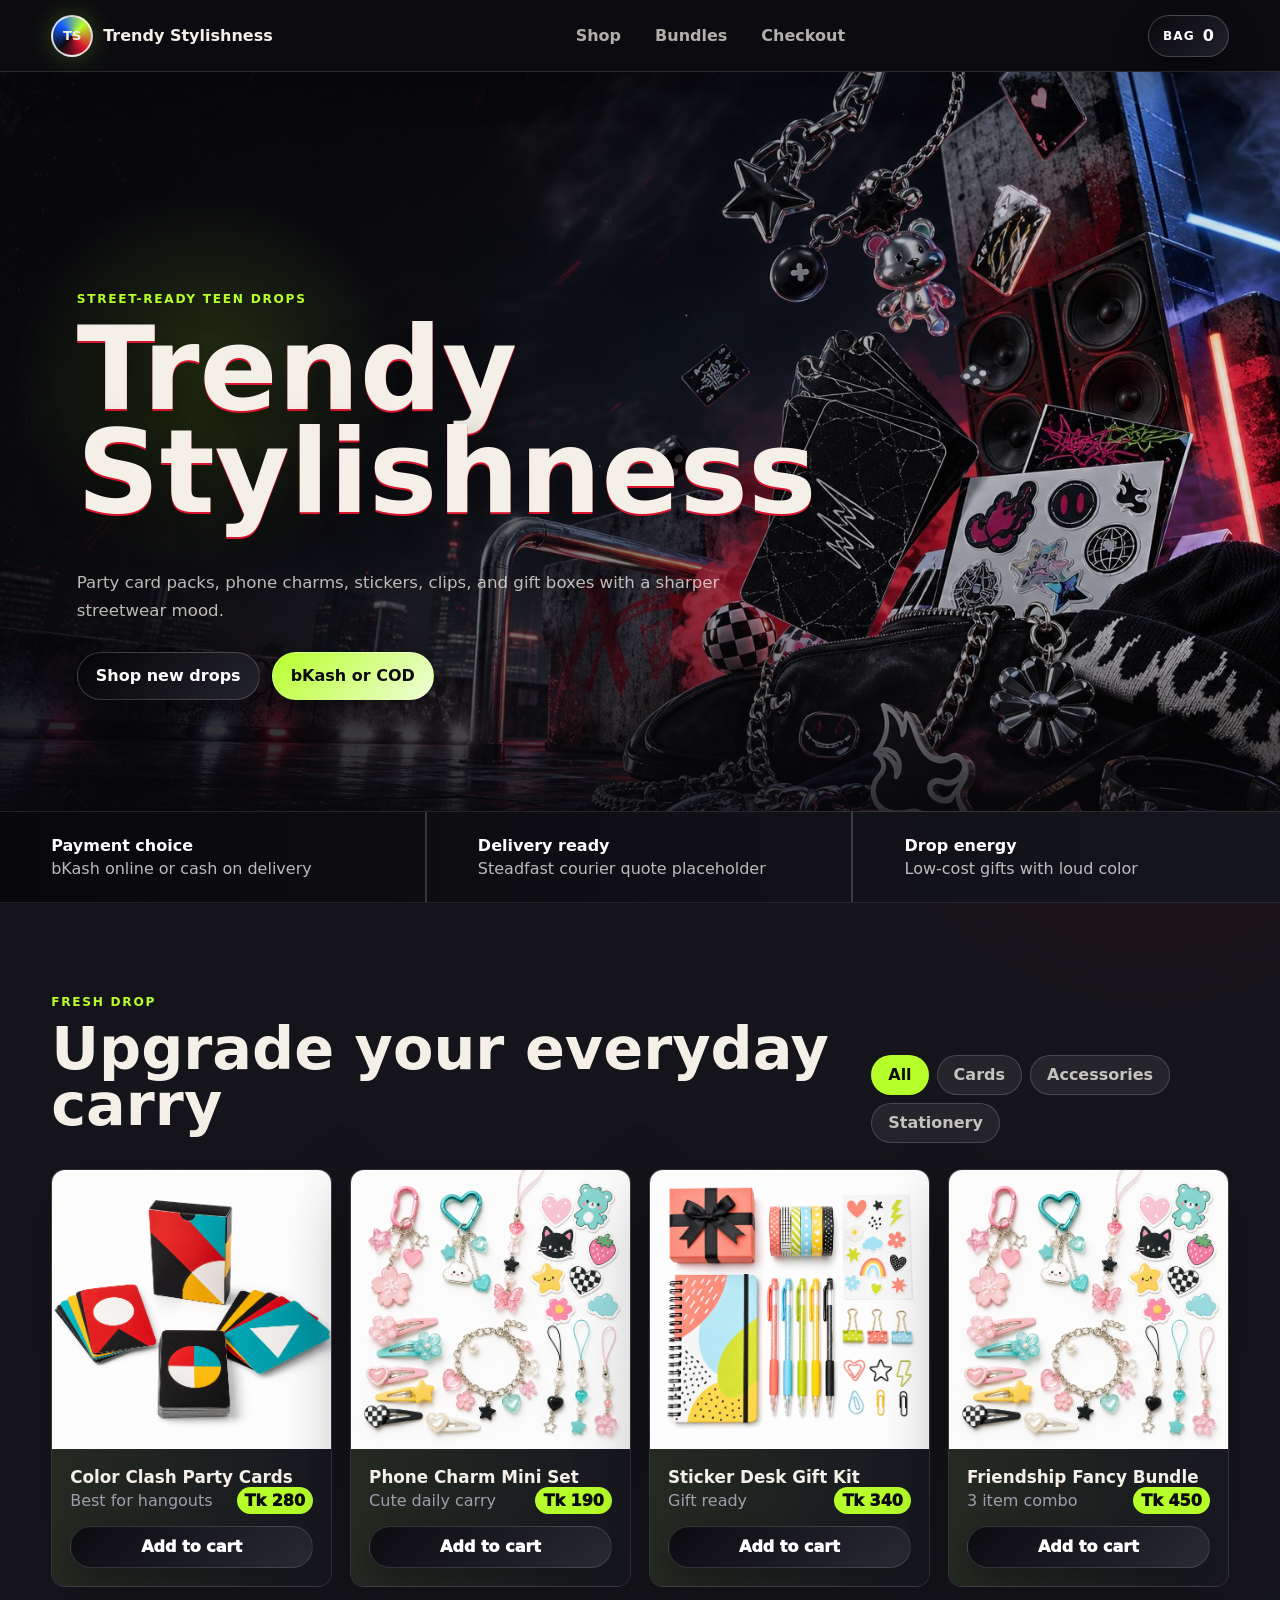
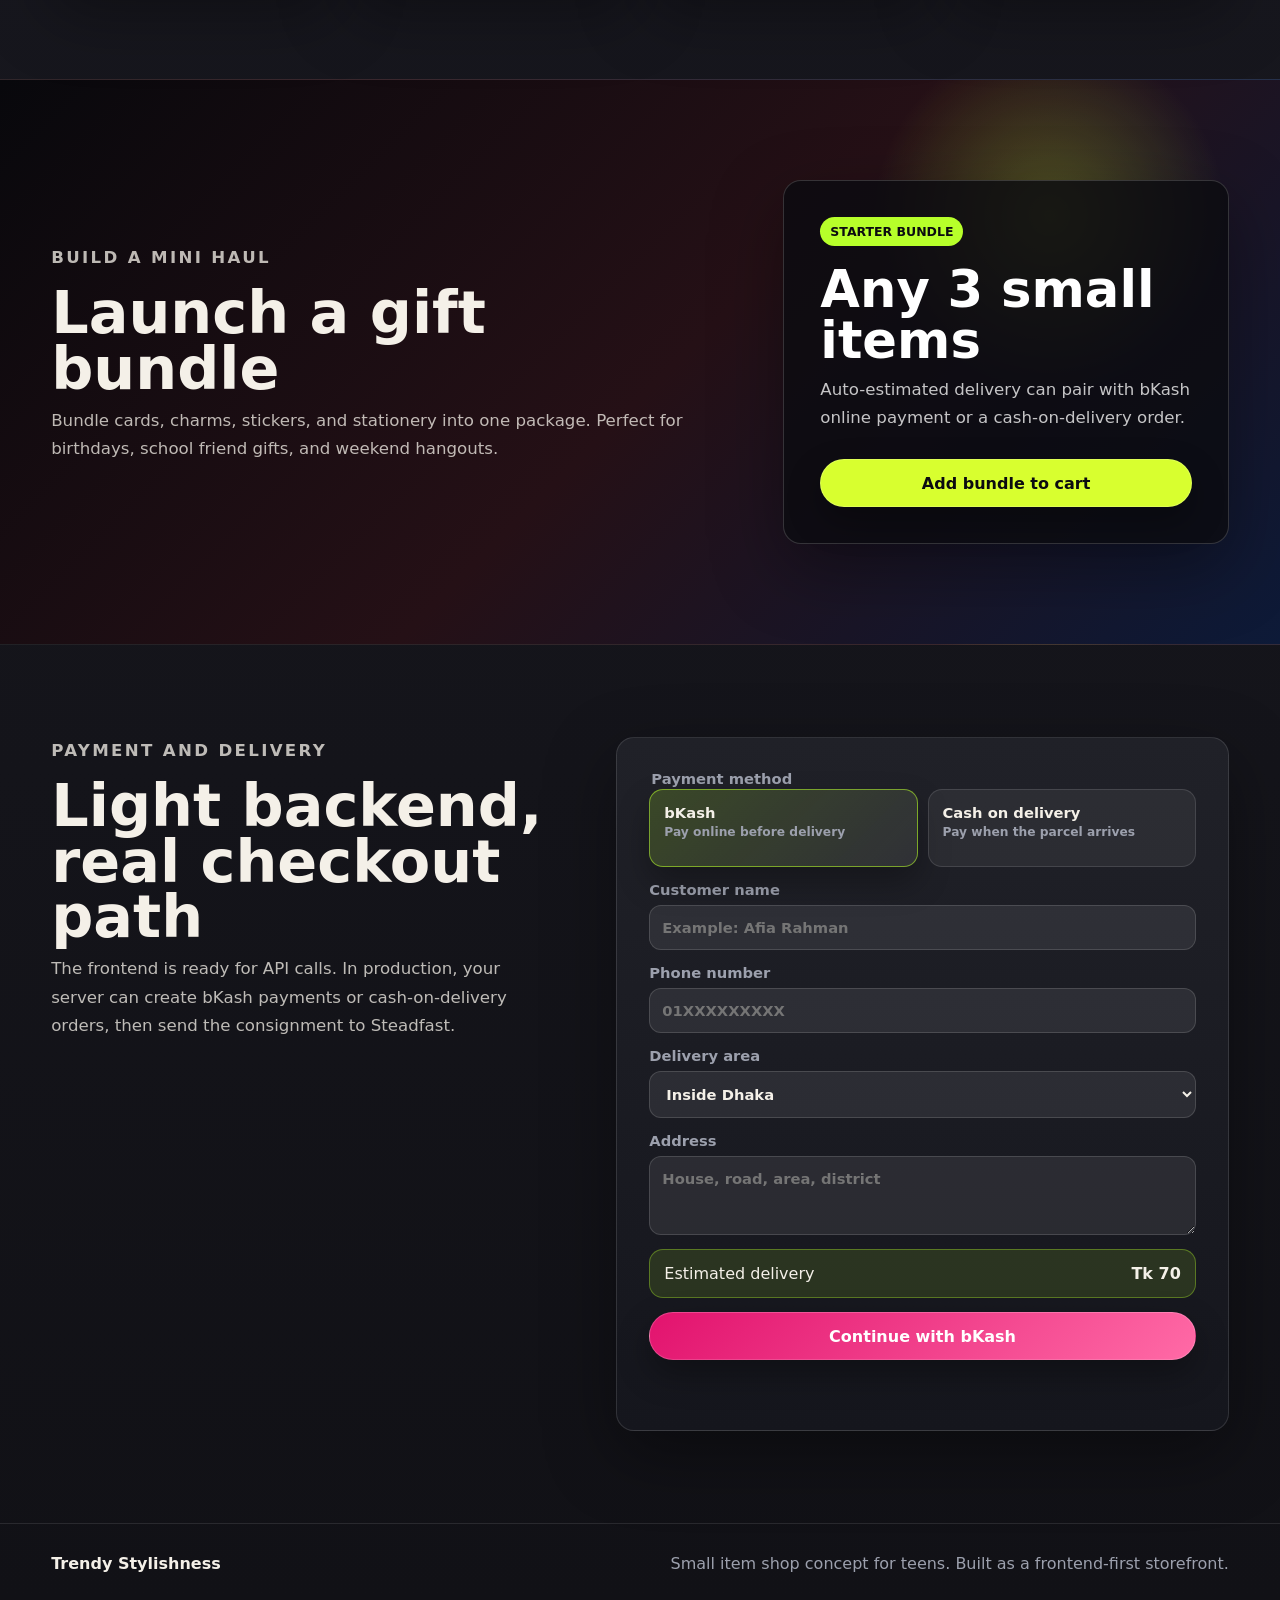
==== commit 312730ba: "Refine premium dark streetwear styling" ====
--- a/index.html
+++ b/index.html
@@ -75,8 +75,8 @@
       <section class="section-shell" id="shop" aria-labelledby="shop-title">
         <div class="section-heading">
           <div>
-            <p class="eyebrow">Fresh semester</p>
-            <h2 id="shop-title">Graduate your everyday style</h2>
+            <p class="eyebrow">Fresh drop</p>
+            <h2 id="shop-title">Upgrade your everyday carry</h2>
           </div>
           <div class="filter-bar" aria-label="Product filters">
             <button class="filter-pill active" type="button" data-filter="all">All</button>
@@ -99,7 +99,7 @@
           </p>
         </div>
         <div class="bundle-panel" aria-label="Bundle deal">
-          <span class="deal-tag">Honor-roll bundle</span>
+          <span class="deal-tag">Starter bundle</span>
           <strong>Any 3 small items</strong>
           <p>Auto-estimated delivery can pair with bKash online payment or a cash-on-delivery order.</p>
           <button class="primary-button" type="button" data-bundle>Add bundle to cart</button>
--- a/styles.css
+++ b/styles.css
@@ -1,7 +1,7 @@
 :root {
   --ink: #0b0b10;
-  --muted: #5c6070;
-  --paper: #f5f1e8;
+  --muted: #9ca0ad;
+  --paper: #101014;
   --line: #0b0b10;
   --coral: #d9142c;
   --teal: #b7ff2a;
@@ -10,8 +10,11 @@
   --violet: #6b6f7f;
   --orange: #ff4d00;
   --rose: #d9d6cc;
+  --cream: #f4f0e8;
+  --surface: #18181f;
+  --surface-soft: #22232c;
   --sky: #111827;
-  --shadow: 10px 10px 0 rgba(23, 20, 47, 0.95);
+  --shadow: 0 24px 70px rgba(0, 0, 0, 0.36);
 }
 
 * {
@@ -25,10 +28,10 @@
 body {
   margin: 0;
   background:
-    radial-gradient(circle at 8% 8%, rgba(216, 255, 47, 0.26), transparent 19rem),
-    radial-gradient(circle at 90% 22%, rgba(217, 20, 44, 0.2), transparent 21rem),
-    linear-gradient(180deg, #f5f1e8 0%, #ece8df 48%, #f7f4ed 100%);
-  color: var(--ink);
+    radial-gradient(circle at 8% 8%, rgba(216, 255, 47, 0.1), transparent 19rem),
+    radial-gradient(circle at 90% 22%, rgba(217, 20, 44, 0.12), transparent 21rem),
+    linear-gradient(180deg, #0e0e13 0%, #17171e 48%, #111116 100%);
+  color: var(--cream);
   font-family: Inter, ui-sans-serif, system-ui, -apple-system, BlinkMacSystemFont, "Segoe UI", sans-serif;
 }
 
@@ -58,9 +61,10 @@
   gap: 16px;
   min-height: 72px;
   padding: 14px clamp(18px, 4vw, 54px);
-  background: rgba(255, 248, 239, 0.88);
-  border-bottom: 3px solid var(--line);
+  background: rgba(12, 12, 16, 0.82);
+  border-bottom: 1px solid rgba(255, 255, 255, 0.12);
   backdrop-filter: blur(18px);
+  box-shadow: 0 14px 36px rgba(0, 0, 0, 0.22);
 }
 
 .brand,
@@ -75,6 +79,7 @@
 .brand {
   gap: 10px;
   font-weight: 900;
+  color: var(--cream);
 }
 
 .brand-mark {
@@ -82,32 +87,32 @@
   place-items: center;
   width: 42px;
   height: 42px;
-  color: var(--ink);
+  color: var(--cream);
   background: conic-gradient(from 45deg, var(--teal), var(--coral), var(--ink), var(--blue), var(--teal));
-  border: 3px solid var(--ink);
+  border: 2px solid rgba(255, 255, 255, 0.8);
   border-radius: 50%;
-  box-shadow: 4px 4px 0 var(--ink);
+  box-shadow: 0 0 24px rgba(183, 255, 42, 0.22);
   font-size: 0.82rem;
 }
 
 .main-nav {
   gap: clamp(14px, 3vw, 34px);
-  color: var(--muted);
+  color: rgba(244, 240, 232, 0.72);
   font-weight: 750;
 }
 
 .main-nav a:hover {
-  color: var(--ink);
+  color: var(--cream);
 }
 
 .cart-button,
 .icon-button {
-  border: 3px solid var(--ink);
+  border: 1px solid rgba(255, 255, 255, 0.22);
   border-radius: 999px;
-  background: linear-gradient(135deg, var(--ink), #38236e);
+  background: linear-gradient(135deg, #09090d, #20212a);
   color: white;
   font-weight: 850;
-  box-shadow: 4px 4px 0 var(--lemon);
+  box-shadow: 0 12px 30px rgba(0, 0, 0, 0.34);
 }
 
 .cart-button {
@@ -129,9 +134,9 @@
   align-items: center;
   overflow: hidden;
   background:
-    radial-gradient(circle at 72% 16%, rgba(216, 255, 47, 0.2), transparent 12rem),
-    linear-gradient(135deg, #15151c 0%, #e9e4da 54%, #f5f1e8 100%);
-  border-bottom: 4px solid var(--line);
+    radial-gradient(circle at 72% 16%, rgba(216, 255, 47, 0.16), transparent 12rem),
+    linear-gradient(135deg, #08080c 0%, #141419 54%, #0d0d11 100%);
+  border-bottom: 1px solid rgba(255, 255, 255, 0.1);
 }
 
 .hero::after {
@@ -139,23 +144,13 @@
   position: absolute;
   inset: 0;
   background:
-    radial-gradient(circle at 18% 48%, rgba(216, 255, 47, 0.22), transparent 11rem),
-    linear-gradient(90deg, rgba(245, 241, 232, 0.94) 0%, rgba(245, 241, 232, 0.7) 36%, rgba(245, 241, 232, 0.08) 100%),
-    linear-gradient(0deg, rgba(245, 241, 232, 0.95) 0%, rgba(245, 241, 232, 0) 23%);
+    radial-gradient(circle at 16% 42%, rgba(183, 255, 42, 0.16), transparent 12rem),
+    linear-gradient(90deg, rgba(8, 8, 12, 0.82) 0%, rgba(8, 8, 12, 0.56) 38%, rgba(8, 8, 12, 0.04) 100%),
+    linear-gradient(0deg, rgba(8, 8, 12, 0.72) 0%, rgba(8, 8, 12, 0) 25%);
 }
 
 .hero::before {
-  content: "";
-  position: absolute;
-  z-index: 1;
-  right: clamp(18px, 7vw, 96px);
-  bottom: clamp(34px, 8vw, 92px);
-  width: clamp(90px, 15vw, 190px);
-  aspect-ratio: 1;
-  background: var(--teal);
-  clip-path: polygon(50% 0%, 59% 29%, 89% 13%, 74% 43%, 100% 50%, 74% 58%, 89% 87%, 59% 72%, 50% 100%, 41% 72%, 11% 87%, 26% 58%, 0% 50%, 26% 43%, 11% 13%, 41% 29%);
-  filter: drop-shadow(7px 7px 0 var(--ink));
-  opacity: 0.94;
+  content: none;
 }
 
 .hero-image {
@@ -172,6 +167,7 @@
   width: min(680px, calc(100% - 36px));
   margin-left: clamp(18px, 6vw, 84px);
   padding-bottom: 38px;
+  color: var(--cream);
 }
 
 .eyebrow {
@@ -195,8 +191,8 @@
   line-height: 0.9;
   letter-spacing: 0;
   text-shadow:
-    4px 4px 0 var(--coral),
-    8px 8px 0 rgba(20, 92, 255, 0.86);
+    0 2px 0 var(--coral),
+    0 18px 46px rgba(0, 0, 0, 0.62);
 }
 
 h2 {
@@ -210,7 +206,7 @@
 .checkout-copy p,
 .bundle-copy p,
 .bundle-panel p {
-  color: #494b54;
+  color: rgba(244, 240, 232, 0.76);
   font-size: 1.04rem;
   line-height: 1.7;
 }
@@ -230,29 +226,29 @@
   justify-content: center;
   min-height: 48px;
   border-radius: 999px;
-  border: 3px solid var(--ink);
+  border: 1px solid rgba(255, 255, 255, 0.18);
   padding: 0 18px;
   font-weight: 900;
-  box-shadow: 5px 5px 0 var(--ink);
+  box-shadow: 0 14px 34px rgba(0, 0, 0, 0.32);
 }
 
 .primary-link,
 .primary-button {
-  background: linear-gradient(135deg, var(--ink), #2a2b35);
+  background: linear-gradient(135deg, #050507, #24252d);
   color: white;
 }
 
 .secondary-link {
-  background: linear-gradient(135deg, var(--teal), #ffffff);
+  background: linear-gradient(135deg, var(--teal), #eefdd8);
   color: var(--ink);
 }
 
 .trust-strip {
   display: grid;
   grid-template-columns: repeat(3, 1fr);
-  background: var(--ink);
+  background: linear-gradient(90deg, #08080c, #15151d);
   color: white;
-  border-bottom: 4px solid var(--line);
+  border-bottom: 1px solid rgba(255, 255, 255, 0.09);
 }
 
 .trust-strip div {
@@ -295,20 +291,7 @@
 }
 
 .section-shell::before {
-  content: "";
-  position: absolute;
-  top: 58px;
-  right: clamp(18px, 6vw, 82px);
-  width: 118px;
-  aspect-ratio: 1;
-  border: 4px solid var(--ink);
-  border-radius: 50%;
-  background:
-    linear-gradient(45deg, transparent 46%, var(--ink) 47%, var(--ink) 53%, transparent 54%),
-    linear-gradient(-45deg, transparent 46%, var(--ink) 47%, var(--ink) 53%, transparent 54%),
-    var(--coral);
-  opacity: 0.9;
-  transform: rotate(-12deg);
+  content: none;
 }
 
 .filter-bar {
@@ -318,19 +301,19 @@
 
 .filter-pill {
   min-height: 40px;
-  border: 3px solid var(--ink);
+  border: 1px solid rgba(255, 255, 255, 0.16);
   border-radius: 999px;
   padding: 0 16px;
-  background: white;
+  background: rgba(255, 255, 255, 0.07);
+  color: rgba(244, 240, 232, 0.78);
+  font-weight: 850;
+  box-shadow: none;
+}
+
+.filter-pill.active {
+  background: var(--teal);
   color: var(--ink);
-  font-weight: 850;
-  box-shadow: 3px 3px 0 var(--ink);
-}
-
-.filter-pill.active {
-  background: var(--lemon);
-  color: var(--ink);
-  border-color: var(--ink);
+  border-color: transparent;
 }
 
 .product-grid {
@@ -344,21 +327,22 @@
   grid-template-rows: auto 1fr;
   overflow: hidden;
   min-height: 100%;
-  background: #ffffff;
-  border: 4px solid var(--ink);
-  border-radius: 18px;
-  box-shadow: 8px 8px 0 var(--ink);
-  transform: rotate(-0.5deg);
-  transition: transform 160ms ease, box-shadow 160ms ease;
+  background: linear-gradient(180deg, #202128, #15161d);
+  border: 1px solid rgba(255, 255, 255, 0.12);
+  border-radius: 14px;
+  box-shadow: var(--shadow);
+  transform: none;
+  transition: transform 180ms ease, border-color 180ms ease, box-shadow 180ms ease;
 }
 
 .product-card:nth-child(even) {
-  transform: rotate(0.7deg);
+  transform: none;
 }
 
 .product-card:hover {
-  transform: translate(-3px, -3px) rotate(0deg);
-  box-shadow: 12px 12px 0 var(--coral);
+  transform: translateY(-4px);
+  border-color: rgba(183, 255, 42, 0.46);
+  box-shadow: 0 26px 74px rgba(0, 0, 0, 0.44);
 }
 
 .product-card img {
@@ -373,13 +357,14 @@
   gap: 12px;
   padding: 18px;
   background:
-    linear-gradient(90deg, rgba(255, 225, 77, 0.32), transparent),
-    white;
+    linear-gradient(90deg, rgba(183, 255, 42, 0.08), transparent),
+    #171820;
 }
 
 .product-info h3 {
   margin: 0;
   font-size: 1.05rem;
+  color: var(--cream);
 }
 
 .product-meta {
@@ -393,20 +378,20 @@
 .price {
   color: var(--ink);
   font-weight: 950;
-  background: var(--lemon);
-  border: 2px solid var(--ink);
+  background: var(--teal);
+  border: 0;
   border-radius: 999px;
   padding: 4px 8px;
 }
 
 .add-button {
   min-height: 42px;
-  border: 3px solid var(--ink);
+  border: 1px solid rgba(255, 255, 255, 0.14);
   border-radius: 999px;
-  background: linear-gradient(135deg, var(--coral), var(--orange));
-  color: var(--ink);
+  background: linear-gradient(135deg, #0b0b10, #292a33);
+  color: white;
   font-weight: 950;
-  box-shadow: 4px 4px 0 var(--ink);
+  box-shadow: 0 12px 28px rgba(0, 0, 0, 0.28);
 }
 
 .bundle-band {
@@ -416,16 +401,16 @@
   align-items: center;
   padding: clamp(48px, 8vw, 100px) clamp(18px, 4vw, 54px);
   background:
-    radial-gradient(circle at 82% 24%, rgba(216, 255, 47, 0.46), transparent 11rem),
-    linear-gradient(135deg, #14141b 0%, #d9142c 52%, #145cff 100%);
-  border-block: 4px solid var(--line);
+    radial-gradient(circle at 82% 24%, rgba(216, 255, 47, 0.28), transparent 11rem),
+    linear-gradient(135deg, #08080c 0%, #251016 52%, #0d1a38 100%);
+  border-block: 1px solid rgba(255, 255, 255, 0.1);
 }
 
 .bundle-panel {
-  background: var(--ink);
+  background: rgba(12, 12, 16, 0.82);
   color: white;
-  border: 4px solid white;
-  border-radius: 22px;
+  border: 1px solid rgba(255, 255, 255, 0.16);
+  border-radius: 18px;
   padding: clamp(22px, 4vw, 36px);
   box-shadow: var(--shadow);
 }
@@ -439,9 +424,9 @@
   margin-bottom: 18px;
   padding: 7px 10px;
   border-radius: 999px;
-  background: var(--lemon);
+  background: var(--teal);
   color: var(--ink);
-  border: 3px solid var(--ink);
+  border: 0;
   font-size: 0.78rem;
   font-weight: 900;
   text-transform: uppercase;
@@ -472,10 +457,10 @@
   display: grid;
   gap: 14px;
   padding: clamp(18px, 4vw, 32px);
-  background: white;
-  border: 4px solid var(--ink);
-  border-radius: 22px;
-  box-shadow: 9px 9px 0 var(--ink);
+  background: linear-gradient(180deg, #202128, #15161d);
+  border: 1px solid rgba(255, 255, 255, 0.12);
+  border-radius: 18px;
+  box-shadow: var(--shadow);
 }
 
 .payment-method {
@@ -500,16 +485,17 @@
   display: flex;
   min-height: 78px;
   padding: 14px;
-  border: 3px solid var(--ink);
-  border-radius: 16px;
-  background: #fffdfa;
-  color: var(--ink);
+  border: 1px solid rgba(255, 255, 255, 0.12);
+  border-radius: 14px;
+  background: rgba(255, 255, 255, 0.06);
+  color: var(--cream);
   cursor: pointer;
 }
 
 .payment-option:has(input:checked) {
-  background: linear-gradient(135deg, #fff5cf, #e7fbff);
-  box-shadow: 5px 5px 0 var(--ink);
+  background: linear-gradient(135deg, rgba(183, 255, 42, 0.18), rgba(255, 255, 255, 0.08));
+  border-color: rgba(183, 255, 42, 0.54);
+  box-shadow: 0 16px 32px rgba(0, 0, 0, 0.28);
 }
 
 .payment-option input {
@@ -546,10 +532,10 @@
 select,
 textarea {
   width: 100%;
-  border: 3px solid var(--ink);
-  border-radius: 14px;
-  background: #fffdfa;
-  color: var(--ink);
+  border: 1px solid rgba(255, 255, 255, 0.14);
+  border-radius: 12px;
+  background: rgba(255, 255, 255, 0.08);
+  color: var(--cream);
   padding: 13px 12px;
   outline: none;
 }
@@ -568,9 +554,9 @@
   justify-content: space-between;
   gap: 14px;
   padding: 14px;
-  background: #fff5cf;
-  border: 3px solid var(--ink);
-  border-radius: 16px;
+  background: rgba(183, 255, 42, 0.12);
+  border: 1px solid rgba(183, 255, 42, 0.34);
+  border-radius: 14px;
 }
 
 .bkash-button {
@@ -619,10 +605,10 @@
   height: 100%;
   padding: 22px;
   background:
-    radial-gradient(circle at 20% 10%, rgba(255, 225, 77, 0.58), transparent 11rem),
-    var(--paper);
+    radial-gradient(circle at 20% 10%, rgba(183, 255, 42, 0.14), transparent 11rem),
+    #111117;
   box-shadow: var(--shadow);
-  border-left: 4px solid var(--ink);
+  border-left: 1px solid rgba(255, 255, 255, 0.12);
 }
 
 .cart-header {
@@ -654,9 +640,9 @@
   gap: 12px;
   align-items: center;
   padding: 10px;
-  background: white;
-  border: 3px solid var(--ink);
-  border-radius: 16px;
+  background: rgba(255, 255, 255, 0.06);
+  border: 1px solid rgba(255, 255, 255, 0.12);
+  border-radius: 14px;
 }
 
 .cart-item img {
@@ -695,11 +681,11 @@
   gap: 18px;
   padding: 30px clamp(18px, 4vw, 54px);
   color: var(--muted);
-  border-top: 4px solid var(--line);
+  border-top: 1px solid rgba(255, 255, 255, 0.1);
 }
 
 .site-footer strong {
-  color: var(--ink);
+  color: var(--cream);
 }
 
 @media (max-width: 920px) {
@@ -749,7 +735,7 @@
 
   .hero::after {
   background:
-      linear-gradient(0deg, rgba(245, 241, 232, 0.98) 0%, rgba(245, 241, 232, 0.78) 48%, rgba(245, 241, 232, 0.18) 100%);
+      linear-gradient(0deg, rgba(8, 8, 12, 0.92) 0%, rgba(8, 8, 12, 0.68) 48%, rgba(8, 8, 12, 0.16) 100%);
   }
 
   .hero::before,
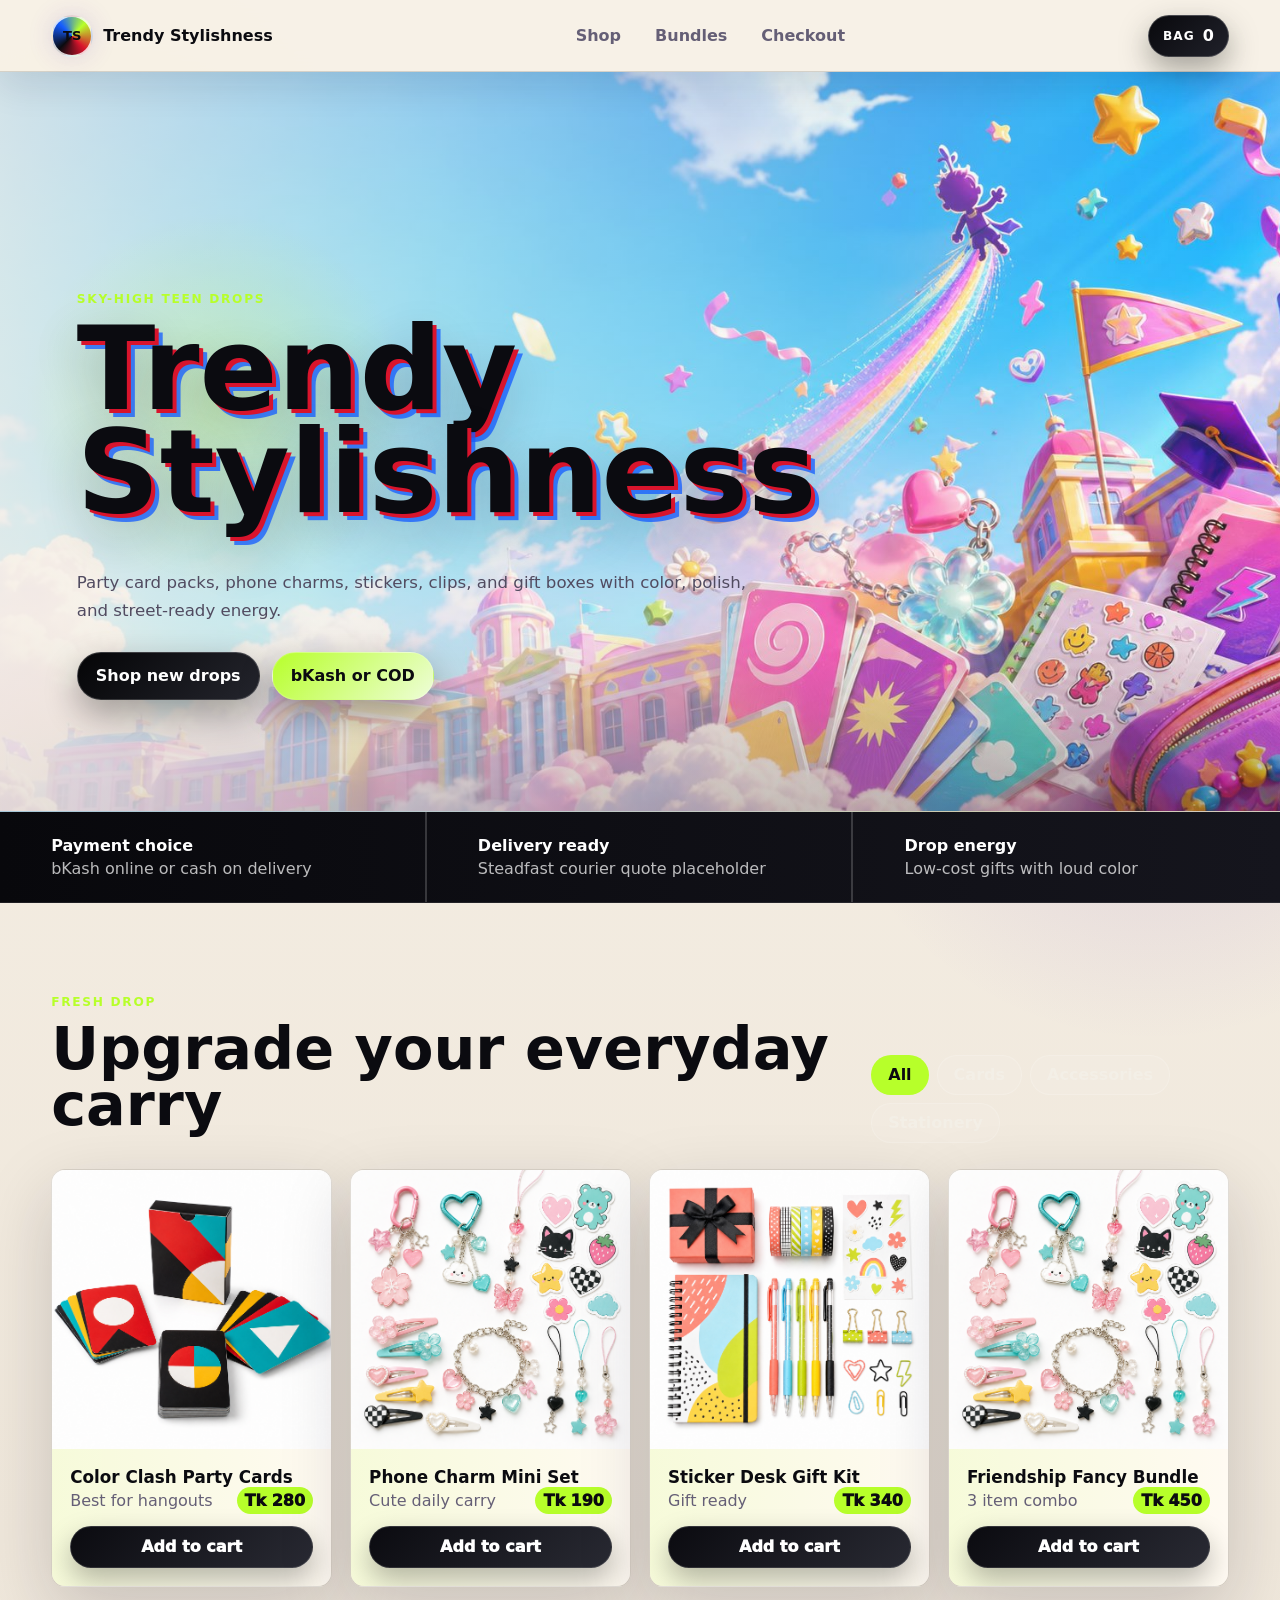
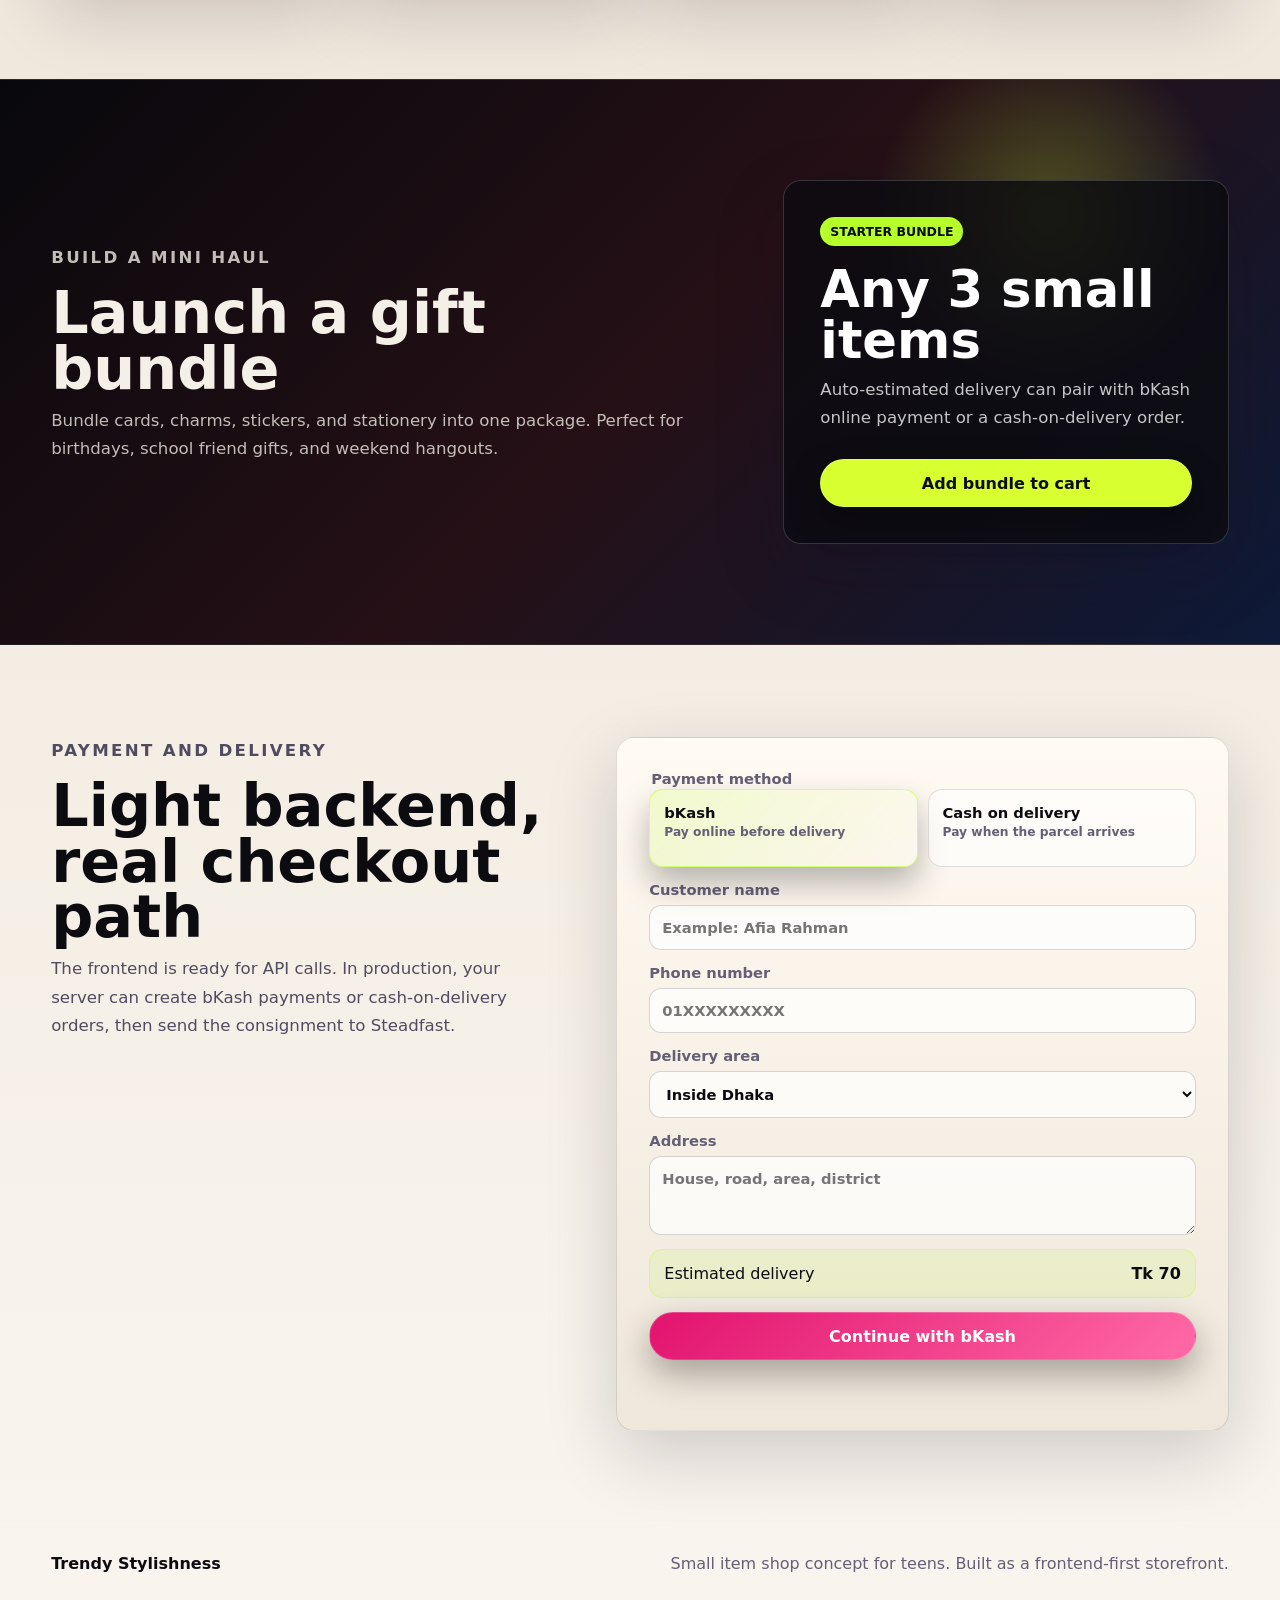
==== commit f824227d: "Blend colorful hero with premium styling" ====
--- a/index.html
+++ b/index.html
@@ -8,7 +8,7 @@
       name="description"
       content="Trendy Stylishness sells card games, cute accessories, stationery, and giftable fancy items for teenagers in Bangladesh."
     >
-    <link rel="preload" as="image" href="assets/swagger-hero.jpg" fetchpriority="high">
+    <link rel="preload" as="image" href="assets/graduation-inspired-hero.jpg" fetchpriority="high">
     <link rel="stylesheet" href="styles.css">
   </head>
   <body>
@@ -31,24 +31,24 @@
     <main id="top">
       <section class="hero" aria-labelledby="hero-title">
         <picture>
-          <source srcset="assets/swagger-hero.jpg" type="image/jpeg">
+          <source srcset="assets/graduation-inspired-hero.jpg" type="image/jpeg">
           <img
             class="hero-image"
-            src="assets/swagger-hero.jpg"
-            alt="Dark streetwear-inspired scene with floating cards and accessories"
-            width="1536"
-            height="1024"
+            src="assets/graduation-inspired-hero.jpg"
+            alt="Colorful surreal sky with floating cards and accessories"
+            width="1717"
+            height="916"
             loading="eager"
             decoding="async"
             fetchpriority="high"
           >
         </picture>
         <div class="hero-copy">
-          <p class="eyebrow">Street-ready teen drops</p>
+          <p class="eyebrow">Sky-high teen drops</p>
           <h1 id="hero-title">Trendy Stylishness</h1>
           <p>
-            Party card packs, phone charms, stickers, clips, and gift boxes with a
-            sharper streetwear mood.
+            Party card packs, phone charms, stickers, clips, and gift boxes with
+            color, polish, and street-ready energy.
           </p>
         <div class="hero-actions">
           <a class="primary-link" href="#shop">Shop new drops</a>
--- a/styles.css
+++ b/styles.css
@@ -1,20 +1,20 @@
 :root {
   --ink: #0b0b10;
-  --muted: #9ca0ad;
-  --paper: #101014;
+  --muted: #655f76;
+  --paper: #f7f1e7;
   --line: #0b0b10;
   --coral: #d9142c;
   --teal: #b7ff2a;
   --lemon: #d8ff2f;
   --blue: #145cff;
-  --violet: #6b6f7f;
+  --violet: #6937b8;
   --orange: #ff4d00;
   --rose: #d9d6cc;
   --cream: #f4f0e8;
-  --surface: #18181f;
-  --surface-soft: #22232c;
+  --surface: #fffaf2;
+  --surface-soft: #ede6da;
   --sky: #111827;
-  --shadow: 0 24px 70px rgba(0, 0, 0, 0.36);
+  --shadow: 0 24px 70px rgba(20, 15, 35, 0.18);
 }
 
 * {
@@ -28,10 +28,10 @@
 body {
   margin: 0;
   background:
-    radial-gradient(circle at 8% 8%, rgba(216, 255, 47, 0.1), transparent 19rem),
-    radial-gradient(circle at 90% 22%, rgba(217, 20, 44, 0.12), transparent 21rem),
-    linear-gradient(180deg, #0e0e13 0%, #17171e 48%, #111116 100%);
-  color: var(--cream);
+    radial-gradient(circle at 8% 8%, rgba(216, 255, 47, 0.18), transparent 19rem),
+    radial-gradient(circle at 90% 22%, rgba(105, 55, 184, 0.16), transparent 21rem),
+    linear-gradient(180deg, #f7f1e7 0%, #efe7db 48%, #f9f5ee 100%);
+  color: var(--ink);
   font-family: Inter, ui-sans-serif, system-ui, -apple-system, BlinkMacSystemFont, "Segoe UI", sans-serif;
 }
 
@@ -61,10 +61,10 @@
   gap: 16px;
   min-height: 72px;
   padding: 14px clamp(18px, 4vw, 54px);
-  background: rgba(12, 12, 16, 0.82);
-  border-bottom: 1px solid rgba(255, 255, 255, 0.12);
+  background: rgba(247, 241, 231, 0.86);
+  border-bottom: 1px solid rgba(11, 11, 16, 0.14);
   backdrop-filter: blur(18px);
-  box-shadow: 0 14px 36px rgba(0, 0, 0, 0.22);
+  box-shadow: 0 14px 36px rgba(20, 15, 35, 0.1);
 }
 
 .brand,
@@ -79,7 +79,7 @@
 .brand {
   gap: 10px;
   font-weight: 900;
-  color: var(--cream);
+  color: var(--ink);
 }
 
 .brand-mark {
@@ -87,22 +87,22 @@
   place-items: center;
   width: 42px;
   height: 42px;
-  color: var(--cream);
+  color: var(--ink);
   background: conic-gradient(from 45deg, var(--teal), var(--coral), var(--ink), var(--blue), var(--teal));
   border: 2px solid rgba(255, 255, 255, 0.8);
   border-radius: 50%;
-  box-shadow: 0 0 24px rgba(183, 255, 42, 0.22);
+  box-shadow: 0 0 24px rgba(105, 55, 184, 0.18);
   font-size: 0.82rem;
 }
 
 .main-nav {
   gap: clamp(14px, 3vw, 34px);
-  color: rgba(244, 240, 232, 0.72);
+  color: var(--muted);
   font-weight: 750;
 }
 
 .main-nav a:hover {
-  color: var(--cream);
+  color: var(--ink);
 }
 
 .cart-button,
@@ -134,9 +134,9 @@
   align-items: center;
   overflow: hidden;
   background:
-    radial-gradient(circle at 72% 16%, rgba(216, 255, 47, 0.16), transparent 12rem),
-    linear-gradient(135deg, #08080c 0%, #141419 54%, #0d0d11 100%);
-  border-bottom: 1px solid rgba(255, 255, 255, 0.1);
+    radial-gradient(circle at 72% 16%, rgba(216, 255, 47, 0.2), transparent 12rem),
+    linear-gradient(135deg, #c5ebff 0%, #fbf0d9 54%, #f4eaf9 100%);
+  border-bottom: 1px solid rgba(11, 11, 16, 0.16);
 }
 
 .hero::after {
@@ -144,9 +144,9 @@
   position: absolute;
   inset: 0;
   background:
-    radial-gradient(circle at 16% 42%, rgba(183, 255, 42, 0.16), transparent 12rem),
-    linear-gradient(90deg, rgba(8, 8, 12, 0.82) 0%, rgba(8, 8, 12, 0.56) 38%, rgba(8, 8, 12, 0.04) 100%),
-    linear-gradient(0deg, rgba(8, 8, 12, 0.72) 0%, rgba(8, 8, 12, 0) 25%);
+    radial-gradient(circle at 17% 45%, rgba(216, 255, 47, 0.26), transparent 12rem),
+    linear-gradient(90deg, rgba(247, 241, 231, 0.84) 0%, rgba(247, 241, 231, 0.56) 34%, rgba(247, 241, 231, 0.08) 100%),
+    linear-gradient(0deg, rgba(11, 11, 16, 0.34) 0%, rgba(11, 11, 16, 0) 26%);
 }
 
 .hero::before {
@@ -167,7 +167,7 @@
   width: min(680px, calc(100% - 36px));
   margin-left: clamp(18px, 6vw, 84px);
   padding-bottom: 38px;
-  color: var(--cream);
+  color: var(--ink);
 }
 
 .eyebrow {
@@ -191,8 +191,9 @@
   line-height: 0.9;
   letter-spacing: 0;
   text-shadow:
-    0 2px 0 var(--coral),
-    0 18px 46px rgba(0, 0, 0, 0.62);
+    4px 4px 0 var(--coral),
+    8px 8px 0 rgba(20, 92, 255, 0.76),
+    0 20px 50px rgba(20, 15, 35, 0.24);
 }
 
 h2 {
@@ -206,7 +207,7 @@
 .checkout-copy p,
 .bundle-copy p,
 .bundle-panel p {
-  color: rgba(244, 240, 232, 0.76);
+  color: #514b60;
   font-size: 1.04rem;
   line-height: 1.7;
 }
@@ -327,8 +328,8 @@
   grid-template-rows: auto 1fr;
   overflow: hidden;
   min-height: 100%;
-  background: linear-gradient(180deg, #202128, #15161d);
-  border: 1px solid rgba(255, 255, 255, 0.12);
+  background: linear-gradient(180deg, #fffaf2, #efe7db);
+  border: 1px solid rgba(11, 11, 16, 0.12);
   border-radius: 14px;
   box-shadow: var(--shadow);
   transform: none;
@@ -341,8 +342,8 @@
 
 .product-card:hover {
   transform: translateY(-4px);
-  border-color: rgba(183, 255, 42, 0.46);
-  box-shadow: 0 26px 74px rgba(0, 0, 0, 0.44);
+  border-color: rgba(105, 55, 184, 0.24);
+  box-shadow: 0 26px 74px rgba(20, 15, 35, 0.22);
 }
 
 .product-card img {
@@ -357,14 +358,14 @@
   gap: 12px;
   padding: 18px;
   background:
-    linear-gradient(90deg, rgba(183, 255, 42, 0.08), transparent),
-    #171820;
+    linear-gradient(90deg, rgba(183, 255, 42, 0.12), transparent),
+    #fffaf2;
 }
 
 .product-info h3 {
   margin: 0;
   font-size: 1.05rem;
-  color: var(--cream);
+  color: var(--ink);
 }
 
 .product-meta {
@@ -404,6 +405,15 @@
     radial-gradient(circle at 82% 24%, rgba(216, 255, 47, 0.28), transparent 11rem),
     linear-gradient(135deg, #08080c 0%, #251016 52%, #0d1a38 100%);
   border-block: 1px solid rgba(255, 255, 255, 0.1);
+  color: var(--cream);
+}
+
+.bundle-band .eyebrow {
+  color: var(--teal);
+}
+
+.bundle-band .bundle-copy p {
+  color: rgba(244, 240, 232, 0.78);
 }
 
 .bundle-panel {
@@ -457,8 +467,8 @@
   display: grid;
   gap: 14px;
   padding: clamp(18px, 4vw, 32px);
-  background: linear-gradient(180deg, #202128, #15161d);
-  border: 1px solid rgba(255, 255, 255, 0.12);
+  background: linear-gradient(180deg, #fffaf2, #efe7db);
+  border: 1px solid rgba(11, 11, 16, 0.12);
   border-radius: 18px;
   box-shadow: var(--shadow);
 }
@@ -485,10 +495,10 @@
   display: flex;
   min-height: 78px;
   padding: 14px;
-  border: 1px solid rgba(255, 255, 255, 0.12);
+  border: 1px solid rgba(11, 11, 16, 0.12);
   border-radius: 14px;
-  background: rgba(255, 255, 255, 0.06);
-  color: var(--cream);
+  background: rgba(255, 255, 255, 0.62);
+  color: var(--ink);
   cursor: pointer;
 }
 
@@ -532,10 +542,10 @@
 select,
 textarea {
   width: 100%;
-  border: 1px solid rgba(255, 255, 255, 0.14);
+  border: 1px solid rgba(11, 11, 16, 0.16);
   border-radius: 12px;
-  background: rgba(255, 255, 255, 0.08);
-  color: var(--cream);
+  background: rgba(255, 255, 255, 0.72);
+  color: var(--ink);
   padding: 13px 12px;
   outline: none;
 }
@@ -609,6 +619,7 @@
     #111117;
   box-shadow: var(--shadow);
   border-left: 1px solid rgba(255, 255, 255, 0.12);
+  color: var(--cream);
 }
 
 .cart-header {
@@ -655,6 +666,10 @@
 .cart-item strong,
 .cart-item span {
   display: block;
+}
+
+.cart-item strong {
+  color: var(--cream);
 }
 
 .cart-item span {
@@ -685,7 +700,7 @@
 }
 
 .site-footer strong {
-  color: var(--cream);
+  color: var(--ink);
 }
 
 @media (max-width: 920px) {
@@ -735,7 +750,7 @@
 
   .hero::after {
   background:
-      linear-gradient(0deg, rgba(8, 8, 12, 0.92) 0%, rgba(8, 8, 12, 0.68) 48%, rgba(8, 8, 12, 0.16) 100%);
+      linear-gradient(0deg, rgba(247, 241, 231, 0.92) 0%, rgba(247, 241, 231, 0.7) 48%, rgba(247, 241, 231, 0.16) 100%);
   }
 
   .hero::before,
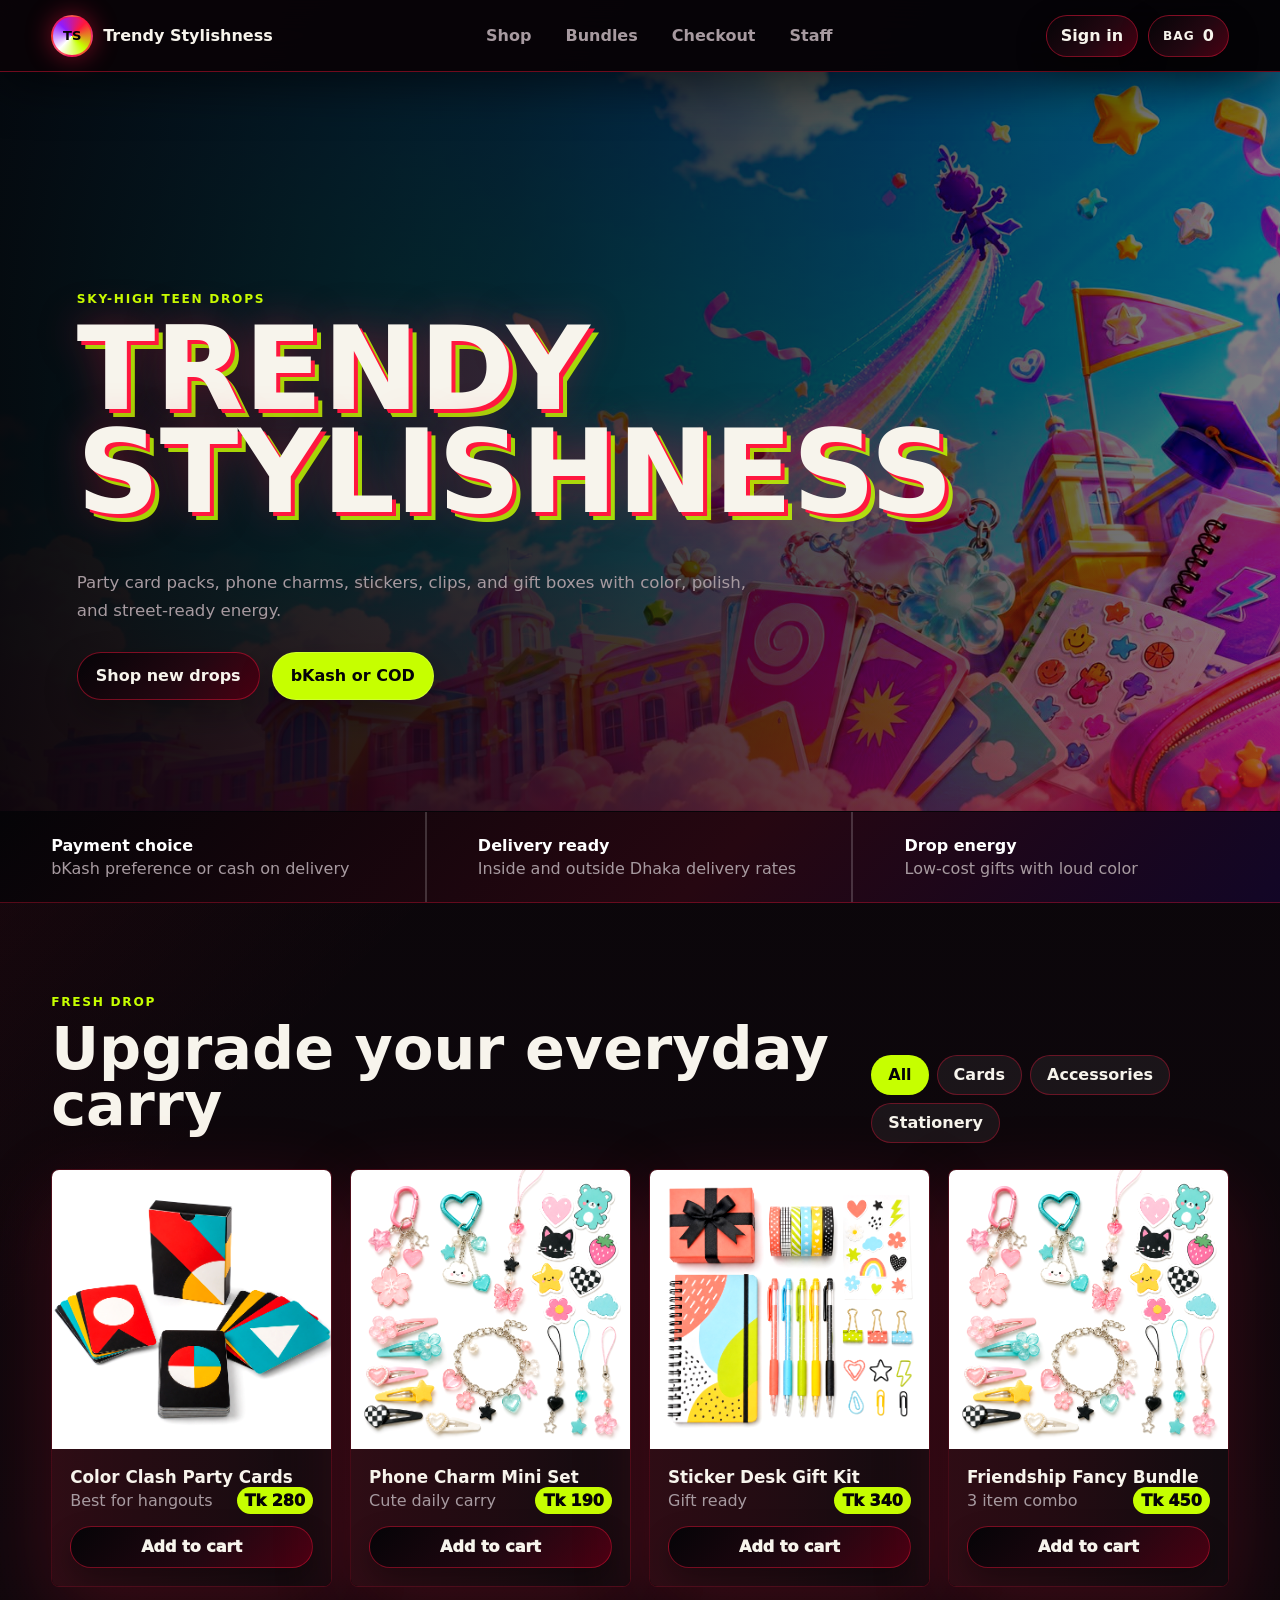
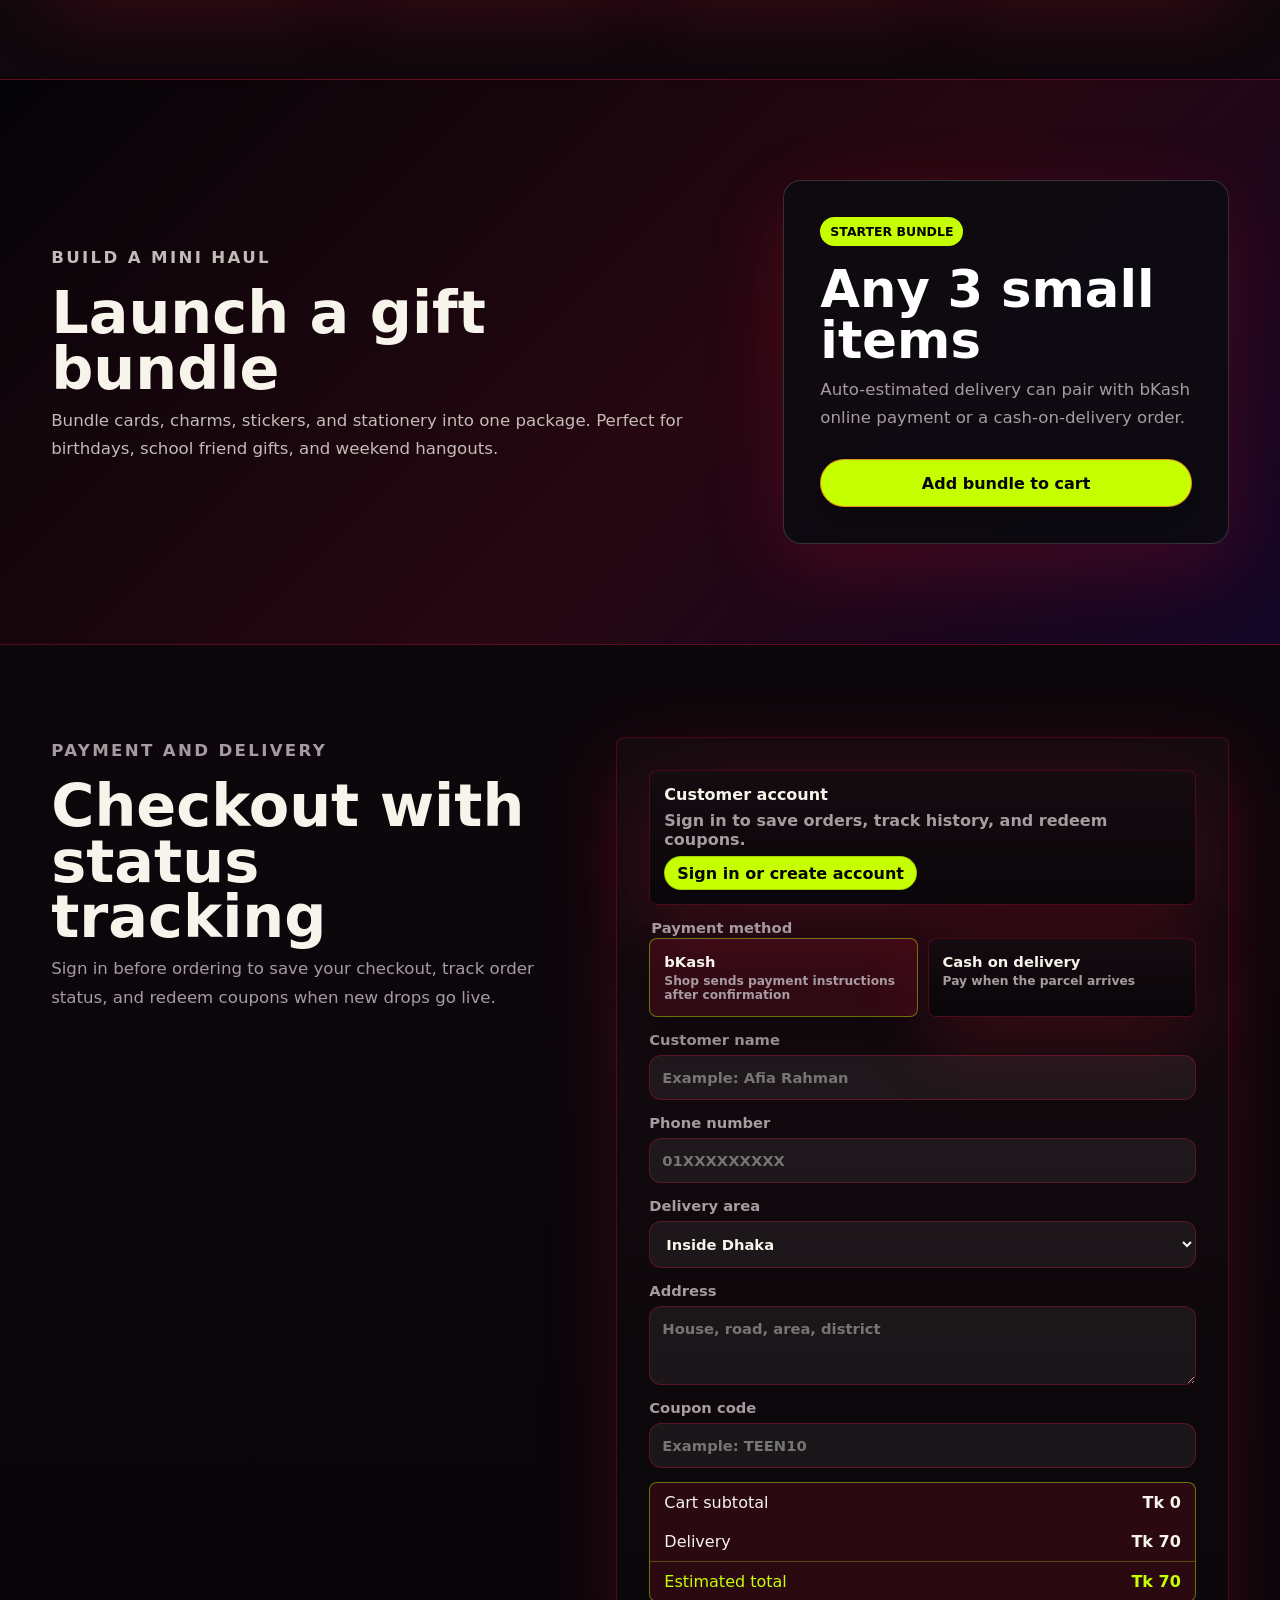
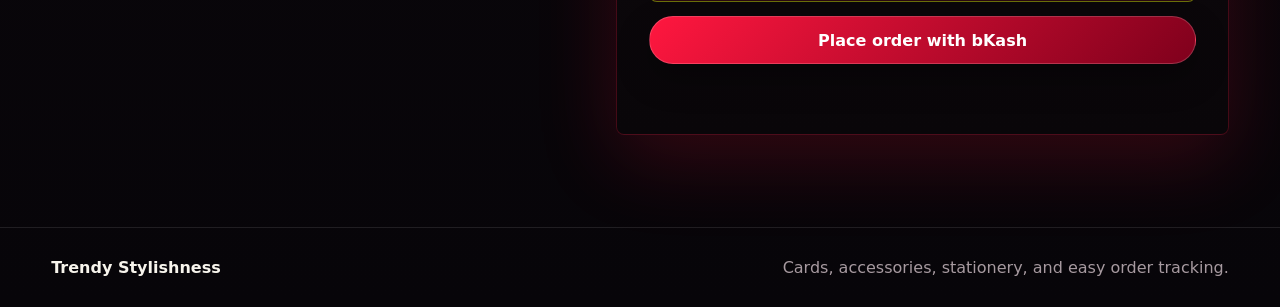
==== commit fc041dcc: "Add Django ecommerce backend and order dashboard" ====
--- a/index.html
+++ b/index.html
@@ -9,7 +9,7 @@
       content="Trendy Stylishness sells card games, cute accessories, stationery, and giftable fancy items for teenagers in Bangladesh."
     >
     <link rel="preload" as="image" href="assets/graduation-inspired-hero.jpg" fetchpriority="high">
-    <link rel="stylesheet" href="styles.css">
+    <link rel="stylesheet" href="styles.css?v=20260711.2">
   </head>
   <body>
     <header class="site-header">
@@ -21,11 +21,17 @@
         <a href="#shop">Shop</a>
         <a href="#bundles">Bundles</a>
         <a href="#checkout">Checkout</a>
+        <a href="/dashboard/">Staff</a>
       </nav>
-      <button class="cart-button" type="button" data-open-cart aria-label="Open cart">
-        <span class="cart-icon" aria-hidden="true">Bag</span>
-        <span id="cartCount">0</span>
-      </button>
+      <div class="header-actions">
+        <button class="account-button" type="button" data-open-account>
+          <span id="accountLabel">Sign in</span>
+        </button>
+        <button class="cart-button" type="button" data-open-cart aria-label="Open cart">
+          <span class="cart-icon" aria-hidden="true">Bag</span>
+          <span id="cartCount">0</span>
+        </button>
+      </div>
     </header>
 
     <main id="top">
@@ -60,11 +66,11 @@
       <section class="trust-strip" aria-label="Store highlights">
         <div>
           <strong>Payment choice</strong>
-          <span>bKash online or cash on delivery</span>
+          <span>bKash preference or cash on delivery</span>
         </div>
         <div>
           <strong>Delivery ready</strong>
-          <span>Steadfast courier quote placeholder</span>
+          <span>Inside and outside Dhaka delivery rates</span>
         </div>
         <div>
           <strong>Drop energy</strong>
@@ -109,20 +115,25 @@
       <section class="checkout-preview" id="checkout" aria-labelledby="checkout-title">
         <div class="checkout-copy">
           <p class="eyebrow">Payment and delivery</p>
-          <h2 id="checkout-title">Light backend, real checkout path</h2>
+          <h2 id="checkout-title">Checkout with status tracking</h2>
           <p>
-            The frontend is ready for API calls. In production, your server can create bKash
-            payments or cash-on-delivery orders, then send the consignment to Steadfast.
+            Sign in before ordering to save your checkout, track order status, and redeem coupons
+            when new drops go live.
           </p>
         </div>
         <form class="checkout-form" id="checkoutForm">
+          <div class="account-summary" id="accountSummary">
+            <strong>Customer account</strong>
+            <span id="checkoutAccountText">Sign in to save orders, track history, and redeem coupons.</span>
+            <button class="inline-button" type="button" data-open-account>Sign in or create account</button>
+          </div>
           <fieldset class="payment-method">
             <legend>Payment method</legend>
             <label class="payment-option">
               <input type="radio" name="paymentMethod" value="bkash" checked>
               <span>
                 <strong>bKash</strong>
-                <small>Pay online before delivery</small>
+                <small>Shop sends payment instructions after confirmation</small>
               </span>
             </label>
             <label class="payment-option">
@@ -135,11 +146,11 @@
           </fieldset>
           <label>
             Customer name
-            <input name="name" type="text" placeholder="Example: Afia Rahman" required>
+            <input name="name" type="text" placeholder="Example: Afia Rahman" autocomplete="name" required>
           </label>
           <label>
             Phone number
-            <input name="phone" type="tel" placeholder="01XXXXXXXXX" required>
+            <input name="phone" type="tel" placeholder="01XXXXXXXXX" autocomplete="tel" required>
           </label>
           <label>
             Delivery area
@@ -150,11 +161,16 @@
           </label>
           <label>
             Address
-            <textarea name="address" rows="3" placeholder="House, road, area, district" required></textarea>
-          </label>
-          <div class="checkout-summary">
-            <span>Estimated delivery</span>
-            <strong id="deliveryFee">Tk 70</strong>
+            <textarea name="address" rows="3" placeholder="House, road, area, district" autocomplete="street-address" required></textarea>
+          </label>
+          <label>
+            Coupon code
+            <input name="couponCode" type="text" placeholder="Example: TEEN10">
+          </label>
+          <div class="order-summary" aria-label="Order total estimate">
+            <div><span>Cart subtotal</span><strong id="checkoutSubtotal">Tk 0</strong></div>
+            <div><span>Delivery</span><strong id="deliveryFee">Tk 70</strong></div>
+            <div class="order-summary-total"><span>Estimated total</span><strong id="checkoutEstimate">Tk 70</strong></div>
           </div>
           <button class="bkash-button" id="checkoutButton" type="submit">Continue with bKash</button>
           <p class="form-note" id="checkoutMessage" role="status"></p>
@@ -178,11 +194,58 @@
       </div>
     </aside>
 
+    <aside class="account-modal" id="accountModal" aria-label="Customer account" aria-hidden="true">
+      <div class="cart-overlay" data-close-account></div>
+      <div class="account-panel">
+        <div class="cart-header">
+          <h2>Customer account</h2>
+          <button type="button" class="icon-button" data-close-account aria-label="Close account panel">X</button>
+        </div>
+        <div class="auth-tabs" role="tablist" aria-label="Account actions">
+          <button class="auth-tab active" type="button" data-auth-mode="login">Login</button>
+          <button class="auth-tab" type="button" data-auth-mode="register">Sign up</button>
+        </div>
+        <form class="auth-form" id="authForm">
+          <label class="register-only">
+            Full name
+            <input name="name" type="text" placeholder="Example: Afia Rahman" autocomplete="name">
+          </label>
+          <label>
+            Email
+            <input name="email" type="email" placeholder="you@example.com" autocomplete="email" required>
+          </label>
+          <label>
+            Password
+            <input name="password" type="password" placeholder="Your password" autocomplete="current-password" required>
+          </label>
+          <label class="register-only">
+            Phone
+            <input name="phone" type="tel" placeholder="01XXXXXXXXX" autocomplete="tel">
+          </label>
+          <label class="register-only">
+            Address
+            <textarea name="address" rows="2" placeholder="House, road, area, district" autocomplete="street-address"></textarea>
+          </label>
+          <button class="bkash-button" id="authButton" type="submit">Login</button>
+          <p class="form-note" id="authMessage" role="status"></p>
+        </form>
+        <div class="customer-panel" id="customerPanel" hidden>
+          <div>
+            <strong id="customerName">Signed in</strong>
+            <span id="customerEmail"></span>
+          </div>
+          <strong>Your orders</strong>
+          <div class="order-history" id="orderHistory"></div>
+          <button class="inline-button" type="button" data-logout>Logout</button>
+        </div>
+      </div>
+    </aside>
+
     <footer class="site-footer">
       <strong>Trendy Stylishness</strong>
-      <span>Small item shop concept for teens. Built as a frontend-first storefront.</span>
+      <span>Cards, accessories, stationery, and easy order tracking.</span>
     </footer>
 
-    <script src="script.js"></script>
+    <script src="script.js?v=20260711.2"></script>
   </body>
 </html>
--- a/styles.css
+++ b/styles.css
@@ -21,6 +21,10 @@
   box-sizing: border-box;
 }
 
+[hidden] {
+  display: none !important;
+}
+
 html {
   scroll-behavior: smooth;
 }
@@ -70,6 +74,8 @@
 .brand,
 .main-nav,
 .cart-button,
+.account-button,
+.header-actions,
 .hero-actions,
 .filter-bar {
   display: flex;
@@ -106,7 +112,8 @@
 }
 
 .cart-button,
-.icon-button {
+.icon-button,
+.account-button {
   border: 1px solid rgba(255, 255, 255, 0.22);
   border-radius: 999px;
   background: linear-gradient(135deg, #09090d, #20212a);
@@ -117,6 +124,15 @@
 
 .cart-button {
   gap: 8px;
+  min-height: 42px;
+  padding: 0 14px;
+}
+
+.header-actions {
+  gap: 10px;
+}
+
+.account-button {
   min-height: 42px;
   padding: 0 14px;
 }
@@ -473,6 +489,31 @@
   box-shadow: var(--shadow);
 }
 
+.account-summary {
+  display: grid;
+  gap: 7px;
+  padding: 14px;
+  border: 1px solid rgba(11, 11, 16, 0.12);
+  border-radius: 14px;
+  background: rgba(255, 255, 255, 0.62);
+}
+
+.account-summary span {
+  color: var(--muted);
+  font-weight: 750;
+}
+
+.inline-button {
+  justify-self: start;
+  min-height: 34px;
+  border: 1px solid rgba(11, 11, 16, 0.18);
+  border-radius: 999px;
+  padding: 0 12px;
+  background: var(--teal);
+  color: var(--ink);
+  font-weight: 900;
+}
+
 .payment-method {
   display: grid;
   grid-template-columns: repeat(2, minmax(0, 1fr));
@@ -587,14 +628,16 @@
   font-weight: 800;
 }
 
-.cart-drawer {
+.cart-drawer,
+.account-modal {
   position: fixed;
   inset: 0;
   z-index: 50;
   display: none;
 }
 
-.cart-drawer.open {
+.cart-drawer.open,
+.account-modal.open {
   display: block;
 }
 
@@ -604,12 +647,12 @@
   background: rgba(21, 21, 26, 0.42);
 }
 
-.cart-panel {
+.cart-panel,
+.account-panel {
   position: absolute;
   top: 0;
   right: 0;
   display: grid;
-  grid-template-rows: auto 1fr auto auto;
   gap: 16px;
   width: min(420px, 100%);
   height: 100%;
@@ -622,6 +665,15 @@
   color: var(--cream);
 }
 
+.cart-panel {
+  grid-template-rows: auto 1fr auto auto;
+}
+
+.account-panel {
+  align-content: start;
+  overflow: auto;
+}
+
 .cart-header {
   display: flex;
   align-items: center;
@@ -636,6 +688,53 @@
 .icon-button {
   width: 38px;
   height: 38px;
+}
+
+.auth-tabs {
+  display: grid;
+  grid-template-columns: repeat(2, 1fr);
+  gap: 8px;
+}
+
+.auth-tab {
+  min-height: 40px;
+  border: 1px solid rgba(255, 255, 255, 0.14);
+  border-radius: 999px;
+  background: rgba(255, 255, 255, 0.08);
+  color: var(--cream);
+  font-weight: 900;
+}
+
+.auth-tab.active {
+  background: var(--teal);
+  color: var(--ink);
+}
+
+.auth-form,
+.customer-panel {
+  display: grid;
+  gap: 13px;
+}
+
+.customer-panel span,
+.order-history {
+  color: rgba(244, 240, 232, 0.74);
+  font-weight: 750;
+}
+
+.order-history {
+  display: grid;
+  gap: 10px;
+}
+
+.history-item {
+  display: flex;
+  justify-content: space-between;
+  gap: 12px;
+  padding: 11px;
+  border: 1px solid rgba(255, 255, 255, 0.12);
+  border-radius: 12px;
+  background: rgba(255, 255, 255, 0.06);
 }
 
 .cart-items {
@@ -739,6 +838,14 @@
     padding-inline: 14px;
   }
 
+  .header-actions {
+    gap: 6px;
+  }
+
+  .account-button {
+    padding-inline: 10px;
+  }
+
   .brand span:last-child {
     max-width: 116px;
     line-height: 1.05;
@@ -786,3 +893,487 @@
     flex-direction: column;
   }
 }
+
+/* Dark punk/streetwear retheme and admin dashboard */
+:root {
+  --ink: #f7f4ec;
+  --muted: #a79aa0;
+  --paper: #080609;
+  --line: #ff173f;
+  --coral: #ff173f;
+  --teal: #c6ff00;
+  --lemon: #f4ff3d;
+  --blue: #7f5cff;
+  --violet: #8f1cff;
+  --orange: #ff5a14;
+  --rose: #241419;
+  --cream: #f7f4ec;
+  --surface: #120b0f;
+  --surface-soft: #1d1118;
+  --sky: #050407;
+  --shadow: 0 24px 80px rgba(255, 23, 63, 0.18);
+}
+
+body {
+  background:
+    linear-gradient(135deg, rgba(255, 23, 63, 0.14), transparent 28%),
+    linear-gradient(180deg, #050407 0%, #10080d 44%, #070509 100%);
+  color: var(--ink);
+}
+
+.site-header {
+  background: rgba(5, 4, 7, 0.88);
+  border-bottom-color: rgba(255, 23, 63, 0.42);
+  box-shadow: 0 14px 46px rgba(0, 0, 0, 0.52);
+}
+
+.brand,
+.site-footer strong,
+.main-nav a:hover {
+  color: var(--cream);
+}
+
+.brand-mark {
+  color: #050407;
+  background: conic-gradient(from 45deg, var(--coral), var(--teal), #fff, var(--violet), var(--coral));
+  border-color: rgba(255, 23, 63, 0.74);
+  box-shadow: 0 0 26px rgba(255, 23, 63, 0.48);
+}
+
+.cart-button,
+.icon-button,
+.account-button,
+.primary-link,
+.primary-button,
+.add-button {
+  background: linear-gradient(135deg, #050407, #230711 58%, #4a0012);
+  border-color: rgba(255, 23, 63, 0.44);
+  color: var(--cream);
+}
+
+.secondary-link,
+.filter-pill.active,
+.deal-tag,
+.bundle-panel .primary-button,
+.inline-button,
+.qty-button,
+.price {
+  background: var(--teal);
+  color: #050407;
+}
+
+.hero {
+  background: #050407;
+}
+
+.hero::after {
+  background:
+    linear-gradient(90deg, rgba(5, 4, 7, 0.94) 0%, rgba(5, 4, 7, 0.72) 40%, rgba(5, 4, 7, 0.18) 100%),
+    linear-gradient(0deg, rgba(255, 23, 63, 0.42) 0%, rgba(255, 23, 63, 0) 34%);
+}
+
+.hero-image {
+  filter: saturate(1.3) contrast(1.18) brightness(0.62);
+}
+
+h1 {
+  color: var(--cream);
+  text-transform: uppercase;
+  text-shadow:
+    4px 4px 0 #ff173f,
+    8px 8px 0 rgba(198, 255, 0, 0.82),
+    0 0 42px rgba(255, 23, 63, 0.36);
+}
+
+h2,
+.product-info h3,
+.payment-option,
+input,
+select,
+textarea {
+  color: var(--cream);
+}
+
+.hero-copy p:not(.eyebrow),
+.checkout-copy p,
+.bundle-copy p,
+.bundle-panel p,
+.trust-strip span,
+.site-footer,
+.main-nav,
+label,
+.payment-option small,
+.product-meta,
+.account-summary span {
+  color: var(--muted);
+}
+
+.trust-strip,
+.bundle-band {
+  background: linear-gradient(135deg, #050407, #260711 56%, #120626);
+  border-color: rgba(255, 23, 63, 0.32);
+}
+
+.product-card,
+.checkout-form,
+.account-summary,
+.payment-option {
+  background: linear-gradient(180deg, #150b10, #090609);
+  border-color: rgba(255, 23, 63, 0.24);
+  box-shadow: var(--shadow);
+}
+
+.product-info {
+  background:
+    linear-gradient(90deg, rgba(255, 23, 63, 0.12), transparent),
+    #120b0f;
+}
+
+.product-card img {
+  background: #090609;
+  filter: saturate(1.18) contrast(1.08);
+}
+
+.filter-pill {
+  background: rgba(255, 255, 255, 0.06);
+  border-color: rgba(255, 23, 63, 0.34);
+  color: var(--cream);
+}
+
+.checkout-summary,
+.cart-total,
+.payment-option:has(input:checked) {
+  background: rgba(255, 23, 63, 0.13);
+  border-color: rgba(198, 255, 0, 0.42);
+}
+
+input,
+select,
+textarea {
+  background: rgba(255, 255, 255, 0.06);
+  border-color: rgba(255, 23, 63, 0.28);
+}
+
+.bkash-button {
+  background: linear-gradient(135deg, #ff173f, #7f001c);
+}
+
+.bkash-button.cod-mode {
+  background: linear-gradient(135deg, var(--teal), #ff5a14);
+}
+
+.cart-overlay {
+  background: rgba(0, 0, 0, 0.72);
+}
+
+.cart-panel,
+.account-panel {
+  background:
+    linear-gradient(180deg, rgba(255, 23, 63, 0.1), transparent 24%),
+    #070509;
+  border-left-color: rgba(255, 23, 63, 0.34);
+}
+
+.history-item {
+  align-items: center;
+}
+
+.history-item div {
+  display: grid;
+  justify-items: end;
+  gap: 4px;
+}
+
+.mini-status,
+.status-pill {
+  display: inline-flex;
+  align-items: center;
+  min-height: 24px;
+  border-radius: 999px;
+  padding: 0 9px;
+  font-size: 0.76rem;
+  font-style: normal;
+  font-weight: 950;
+  text-transform: uppercase;
+}
+
+.status-pending {
+  background: #ff173f;
+  color: #fff;
+}
+
+.status-confirmed {
+  background: var(--teal);
+  color: #050407;
+}
+
+.status-received {
+  background: #7f5cff;
+  color: #fff;
+}
+
+.status-cancelled {
+  background: #2a2226;
+  color: #c9c0c4;
+}
+
+.dashboard-body {
+  min-height: 100vh;
+}
+
+.admin-header {
+  position: sticky;
+}
+
+.admin-shell {
+  display: grid;
+  gap: 24px;
+  padding: clamp(26px, 5vw, 58px);
+}
+
+.admin-hero {
+  max-width: 860px;
+}
+
+.admin-hero h1 {
+  margin-bottom: 18px;
+  font-size: clamp(3rem, 7vw, 6.5rem);
+}
+
+.admin-hero p {
+  color: var(--muted);
+  font-size: 1.05rem;
+  line-height: 1.6;
+}
+
+.admin-stats {
+  display: grid;
+  grid-template-columns: repeat(4, minmax(0, 1fr));
+  gap: 12px;
+}
+
+.stat-card {
+  display: grid;
+  gap: 6px;
+  min-height: 92px;
+  border: 1px solid rgba(255, 23, 63, 0.28);
+  border-radius: 8px;
+  padding: 16px;
+  background: #10080d;
+  color: var(--cream);
+  text-align: left;
+}
+
+.stat-card span {
+  color: var(--muted);
+  font-weight: 900;
+  text-transform: uppercase;
+}
+
+.stat-card strong {
+  font-size: 2rem;
+}
+
+.stat-card.active,
+.stat-card.urgent {
+  border-color: var(--coral);
+  box-shadow: var(--shadow);
+}
+
+.admin-orders {
+  display: grid;
+  gap: 14px;
+}
+
+.admin-order-card,
+.admin-empty {
+  border: 1px solid rgba(255, 23, 63, 0.28);
+  border-radius: 8px;
+  padding: 18px;
+  background: linear-gradient(180deg, #120b0f, #090609);
+  box-shadow: var(--shadow);
+}
+
+.admin-order-top,
+.admin-order-body,
+.admin-actions {
+  display: grid;
+  gap: 14px;
+}
+
+.admin-order-top {
+  grid-template-columns: 1fr auto;
+  align-items: start;
+}
+
+.admin-order-top h2 {
+  margin: 4px 0;
+  font-size: 1.35rem;
+}
+
+.admin-order-top p,
+.admin-order-body span,
+.admin-empty {
+  color: var(--muted);
+}
+
+.message-label {
+  color: var(--teal);
+  font-size: 0.74rem;
+  font-weight: 950;
+  letter-spacing: 0.12em;
+  text-transform: uppercase;
+}
+
+.admin-order-body {
+  grid-template-columns: 1fr 1.2fr 0.7fr;
+  padding-top: 14px;
+  border-top: 1px solid rgba(255, 23, 63, 0.16);
+}
+
+.admin-order-body div {
+  display: grid;
+  align-content: start;
+  gap: 5px;
+}
+
+.admin-actions {
+  grid-template-columns: repeat(3, max-content);
+}
+
+.inline-button.ghost {
+  background: #1d1118;
+  color: var(--cream);
+  border-color: rgba(255, 255, 255, 0.18);
+}
+
+.inline-button.danger {
+  background: #ff173f;
+  color: #fff;
+}
+
+@media (max-width: 760px) {
+  .admin-stats,
+  .admin-order-body,
+  .admin-actions {
+    grid-template-columns: 1fr;
+  }
+
+  .admin-order-top {
+    grid-template-columns: 1fr;
+  }
+}
+
+/* Workflow clarity refinements */
+.product-card,
+.checkout-form,
+.account-summary,
+.payment-option {
+  border-radius: 8px;
+}
+
+.history-item {
+  display: grid;
+  grid-template-columns: 1fr auto;
+  align-items: start;
+  border-radius: 8px;
+}
+
+.history-main,
+.history-status {
+  display: grid;
+  gap: 4px;
+}
+
+.history-main small,
+.history-item p {
+  color: var(--muted);
+  line-height: 1.45;
+}
+
+.history-status {
+  justify-items: end;
+}
+
+.history-item p {
+  grid-column: 1 / -1;
+  margin: 4px 0 0;
+  font-size: 0.86rem;
+}
+
+.order-summary {
+  display: grid;
+  border: 1px solid rgba(198, 255, 0, 0.42);
+  border-radius: 8px;
+  background: rgba(255, 23, 63, 0.13);
+}
+
+.order-summary div {
+  display: flex;
+  justify-content: space-between;
+  gap: 14px;
+  padding: 10px 14px;
+}
+
+.order-summary-total {
+  border-top: 1px solid rgba(198, 255, 0, 0.28);
+  color: var(--teal);
+}
+
+.admin-tools {
+  display: flex;
+  flex-wrap: wrap;
+  gap: 8px;
+  margin-top: 18px;
+}
+
+.admin-tools a {
+  min-height: 38px;
+  display: inline-flex;
+  align-items: center;
+  padding: 0 12px;
+  border: 1px solid rgba(198, 255, 0, 0.38);
+  border-radius: 6px;
+  background: #10080d;
+  color: var(--cream);
+  font-weight: 850;
+}
+
+.admin-tools a:hover {
+  border-color: var(--teal);
+  color: var(--teal);
+}
+
+.admin-stats {
+  grid-template-columns: repeat(5, minmax(0, 1fr));
+}
+
+.admin-actions {
+  display: flex;
+  flex-wrap: wrap;
+}
+
+.admin-actions button:disabled {
+  cursor: wait;
+  opacity: 0.6;
+}
+
+.order-complete {
+  color: var(--muted);
+  font-size: 0.9rem;
+  font-weight: 800;
+}
+
+@media (max-width: 760px) {
+  .admin-stats {
+    grid-template-columns: repeat(2, minmax(0, 1fr));
+  }
+
+  .history-item {
+    grid-template-columns: 1fr;
+  }
+
+  .history-status {
+    justify-items: start;
+  }
+}
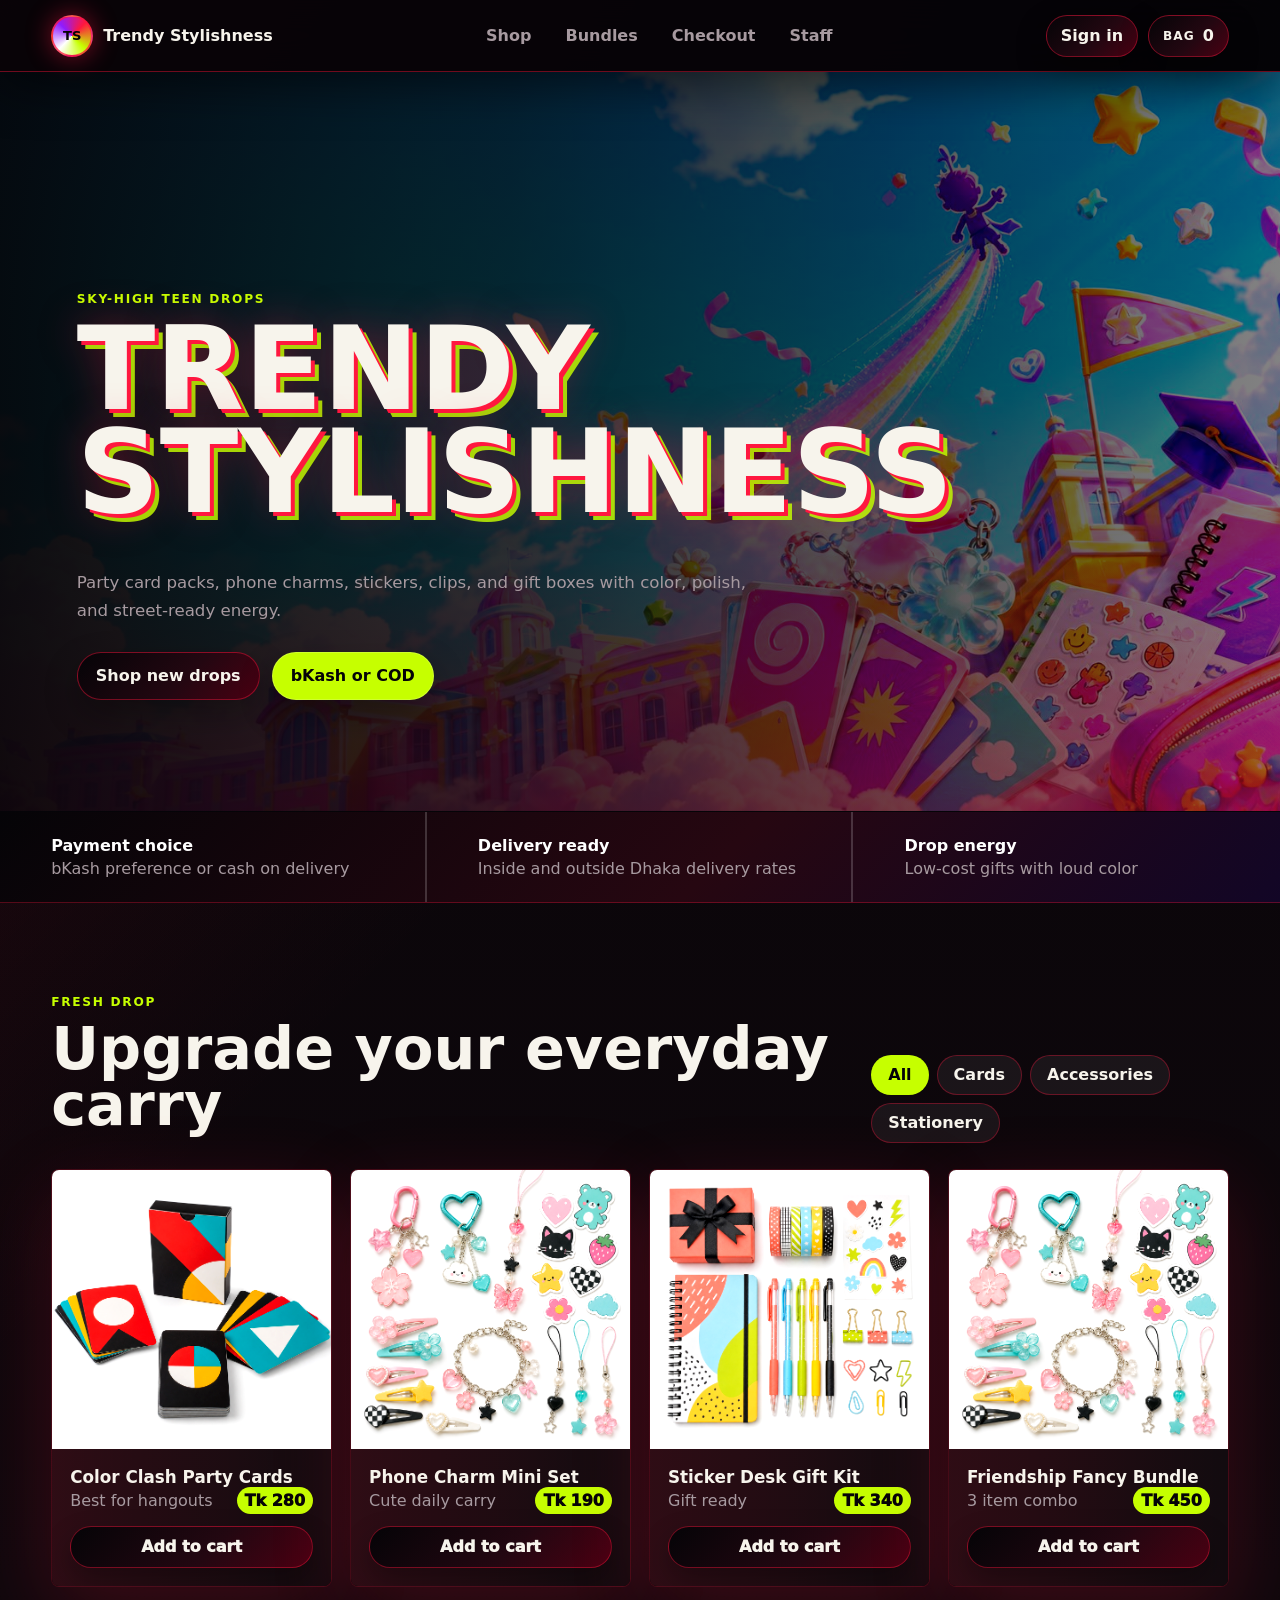
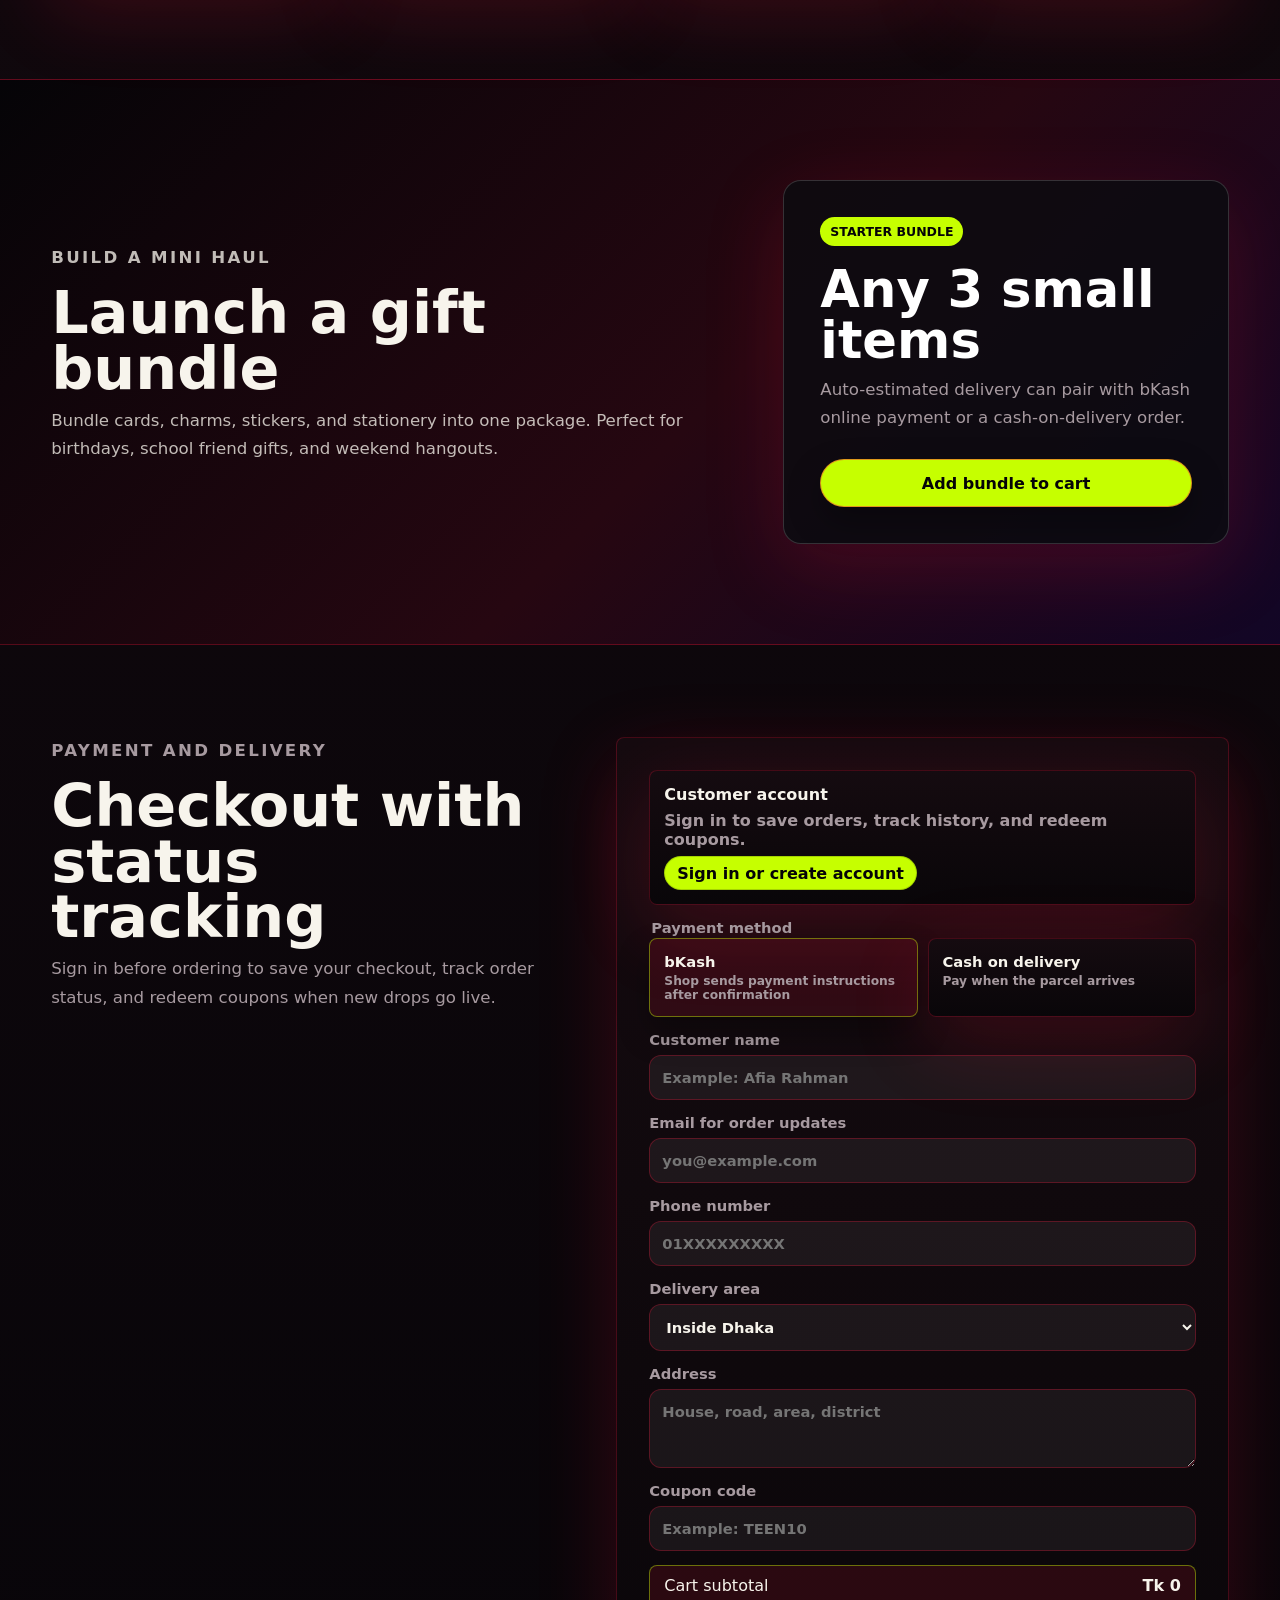
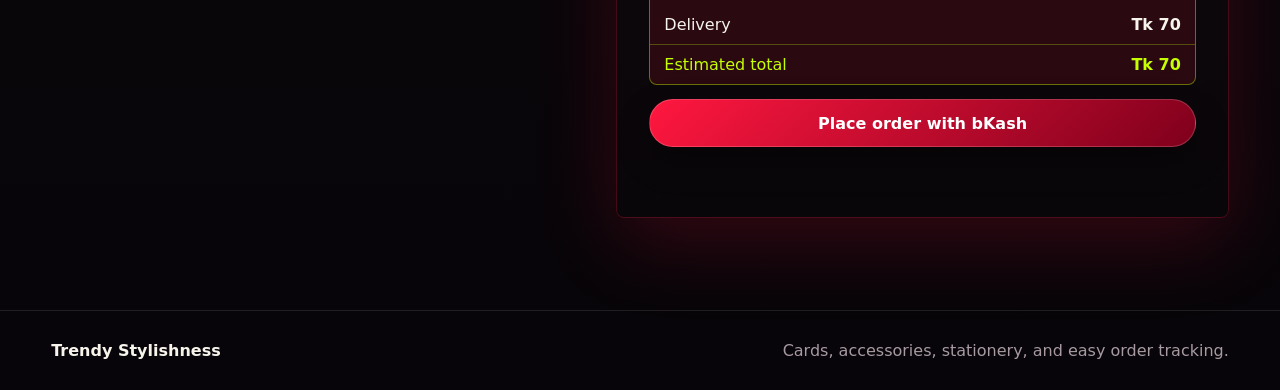
==== commit b91cd520: "Add account verification and order emails" ====
--- a/index.html
+++ b/index.html
@@ -9,7 +9,7 @@
       content="Trendy Stylishness sells card games, cute accessories, stationery, and giftable fancy items for teenagers in Bangladesh."
     >
     <link rel="preload" as="image" href="assets/graduation-inspired-hero.jpg" fetchpriority="high">
-    <link rel="stylesheet" href="styles.css?v=20260711.2">
+    <link rel="stylesheet" href="styles.css?v=20260711.3">
   </head>
   <body>
     <header class="site-header">
@@ -149,6 +149,10 @@
             <input name="name" type="text" placeholder="Example: Afia Rahman" autocomplete="name" required>
           </label>
           <label>
+            Email for order updates
+            <input name="email" type="email" placeholder="you@example.com" autocomplete="email" required>
+          </label>
+          <label>
             Phone number
             <input name="phone" type="tel" placeholder="01XXXXXXXXX" autocomplete="tel" required>
           </label>
@@ -220,8 +224,25 @@
           </label>
           <label class="register-only">
             Phone
-            <input name="phone" type="tel" placeholder="01XXXXXXXXX" autocomplete="tel">
-          </label>
+            <input name="phone" type="tel" placeholder="01XXXXXXXXX" autocomplete="tel" required>
+          </label>
+          <div class="phone-verification register-only">
+            <div class="verification-heading">
+              <strong>Verify phone</strong>
+              <span class="verification-state" id="phoneVerifyStatus">Required</span>
+            </div>
+            <div class="verification-method" role="group" aria-label="Receive verification code by">
+              <label><input type="radio" name="phoneChannel" value="sms" checked> Text message</label>
+              <label><input type="radio" name="phoneChannel" value="call"> Phone call</label>
+            </div>
+            <button class="inline-button ghost" type="button" data-send-phone-code>Send code</button>
+            <label>
+              Six-digit code
+              <input name="phoneCode" type="text" inputmode="numeric" autocomplete="one-time-code" maxlength="6" placeholder="000000">
+            </label>
+            <button class="inline-button" type="button" data-verify-phone-code>Verify number</button>
+            <p class="form-note" id="phoneVerifyMessage" role="status"></p>
+          </div>
           <label class="register-only">
             Address
             <textarea name="address" rows="2" placeholder="House, road, area, district" autocomplete="street-address"></textarea>
@@ -234,6 +255,18 @@
             <strong id="customerName">Signed in</strong>
             <span id="customerEmail"></span>
           </div>
+          <div class="email-verification">
+            <div class="verification-heading">
+              <strong>Email verification</strong>
+              <span class="verification-state" id="emailVerifyStatus">Optional</span>
+            </div>
+            <button class="inline-button ghost" type="button" data-send-email-code>Send email code</button>
+            <div class="email-code-row" id="emailCodeRow" hidden>
+              <input id="emailCode" type="text" inputmode="numeric" autocomplete="one-time-code" maxlength="6" placeholder="Six-digit code" aria-label="Email verification code">
+              <button class="inline-button" type="button" data-verify-email-code>Verify email</button>
+            </div>
+            <p class="form-note" id="emailVerifyMessage" role="status"></p>
+          </div>
           <strong>Your orders</strong>
           <div class="order-history" id="orderHistory"></div>
           <button class="inline-button" type="button" data-logout>Logout</button>
@@ -246,6 +279,6 @@
       <span>Cards, accessories, stationery, and easy order tracking.</span>
     </footer>
 
-    <script src="script.js?v=20260711.2"></script>
+    <script src="script.js?v=20260711.3"></script>
   </body>
 </html>
--- a/styles.css
+++ b/styles.css
@@ -1264,6 +1264,85 @@
   }
 }
 
+.phone-verification,
+.email-verification {
+  display: grid;
+  gap: 10px;
+  padding: 12px;
+  border: 1px solid rgba(198, 255, 0, 0.28);
+  border-radius: 8px;
+  background: rgba(255, 255, 255, 0.04);
+}
+
+.verification-heading,
+.email-code-row {
+  display: flex;
+  align-items: center;
+  justify-content: space-between;
+  gap: 10px;
+}
+
+.verification-state {
+  display: inline-flex;
+  align-items: center;
+  min-height: 24px;
+  padding: 0 8px;
+  border-radius: 999px;
+  background: #ff173f;
+  color: white;
+  font-size: 0.72rem;
+  font-weight: 900;
+  text-transform: uppercase;
+}
+
+.verification-state.verified {
+  background: var(--teal);
+  color: #050407;
+}
+
+.verification-method {
+  display: grid;
+  grid-template-columns: repeat(2, minmax(0, 1fr));
+  gap: 7px;
+}
+
+.verification-method label {
+  display: flex;
+  align-items: center;
+  gap: 7px;
+  min-height: 38px;
+  padding: 0 9px;
+  border: 1px solid rgba(255, 255, 255, 0.14);
+  border-radius: 6px;
+  color: var(--cream);
+  cursor: pointer;
+}
+
+.verification-method label:has(input:checked) {
+  border-color: var(--teal);
+  background: rgba(198, 255, 0, 0.12);
+}
+
+.verification-method input {
+  width: auto;
+  margin: 0;
+}
+
+.email-code-row input {
+  flex: 1;
+}
+
+@media (max-width: 420px) {
+  .verification-method,
+  .email-code-row {
+    grid-template-columns: 1fr;
+  }
+
+  .email-code-row {
+    display: grid;
+  }
+}
+
 /* Workflow clarity refinements */
 .product-card,
 .checkout-form,
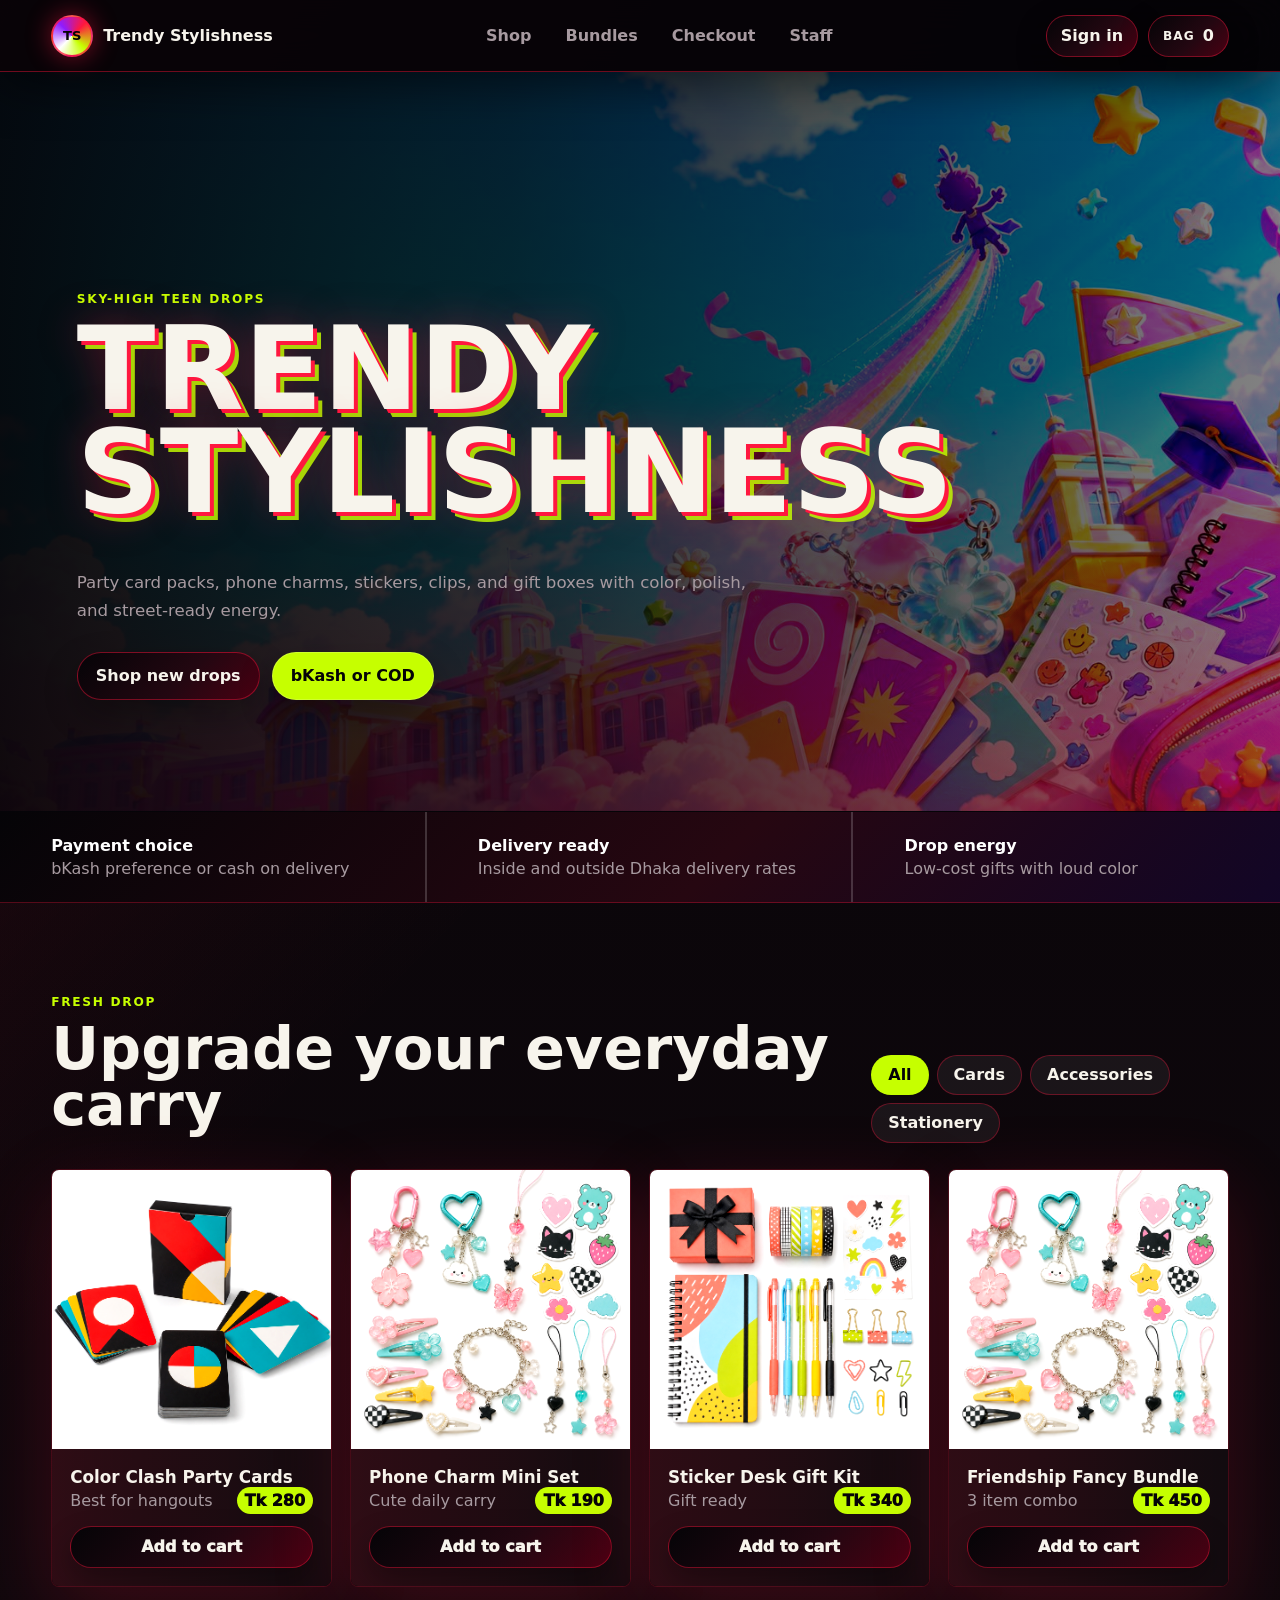
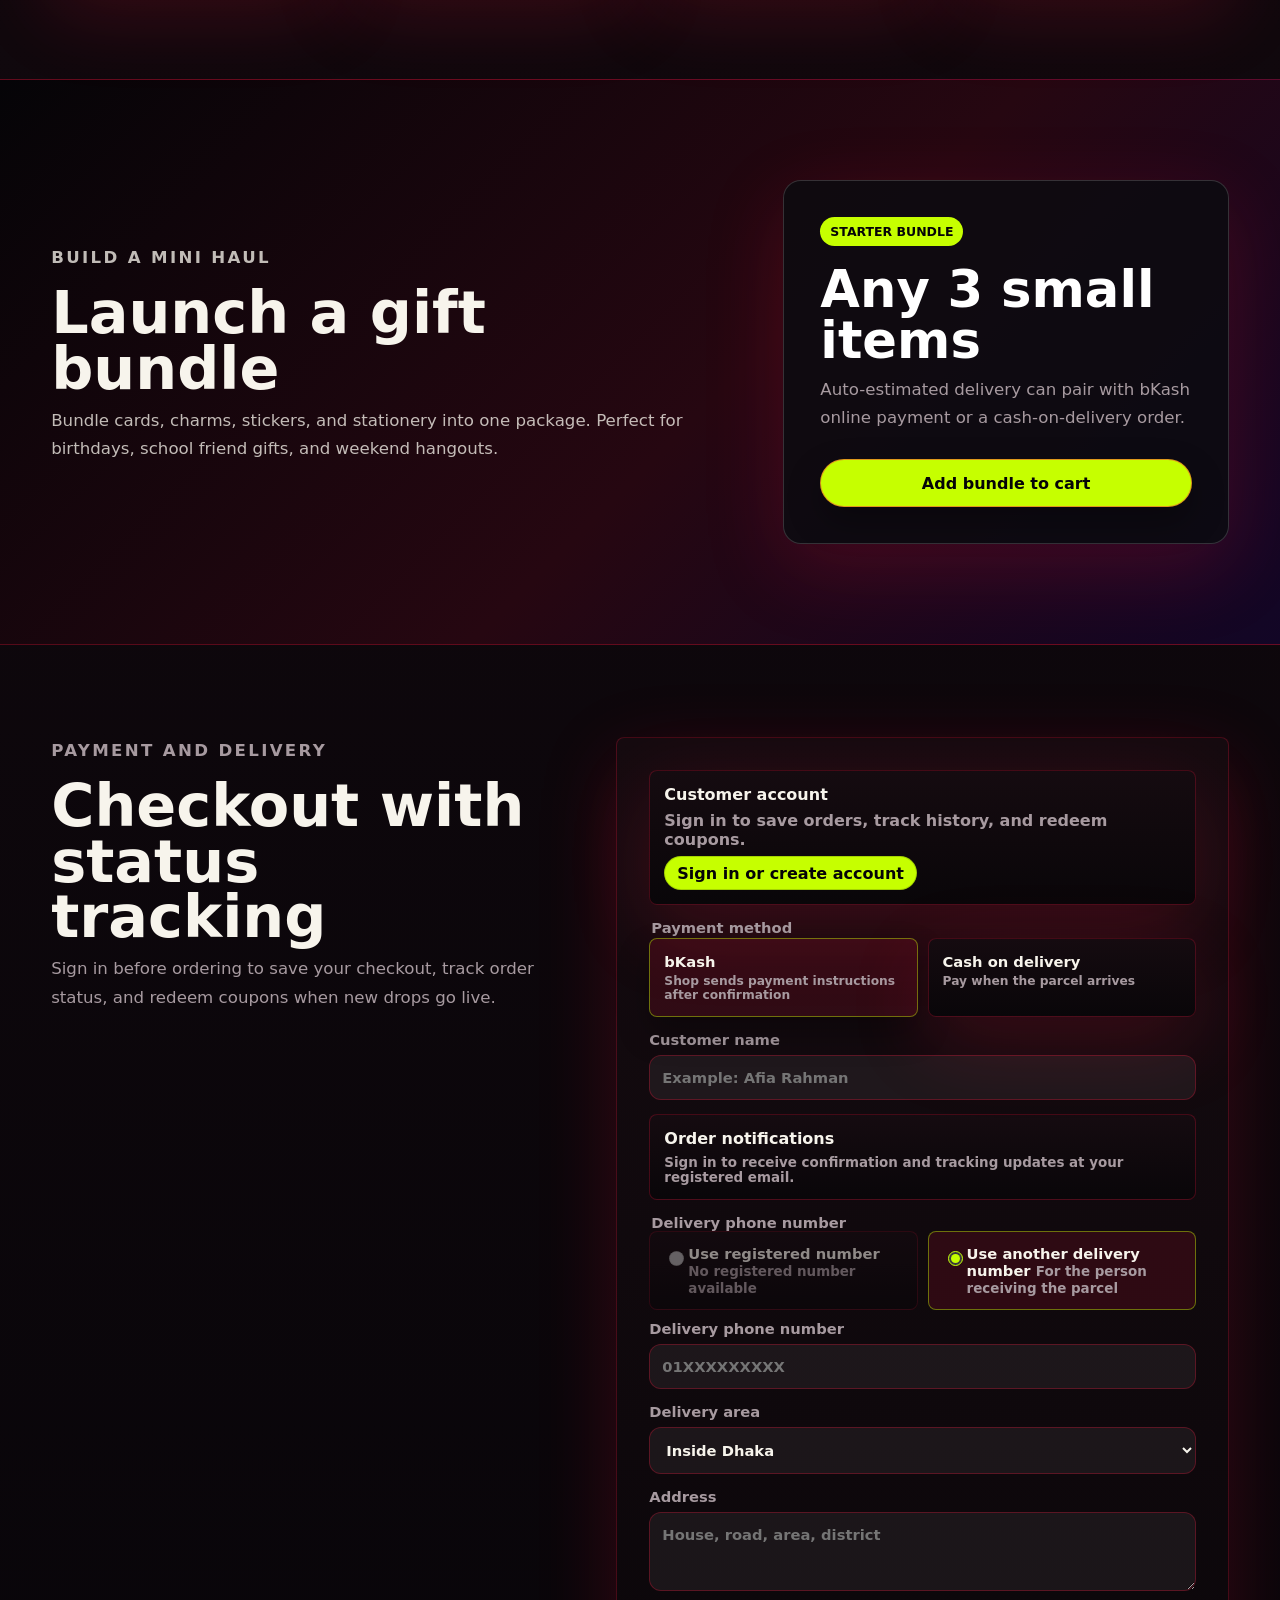
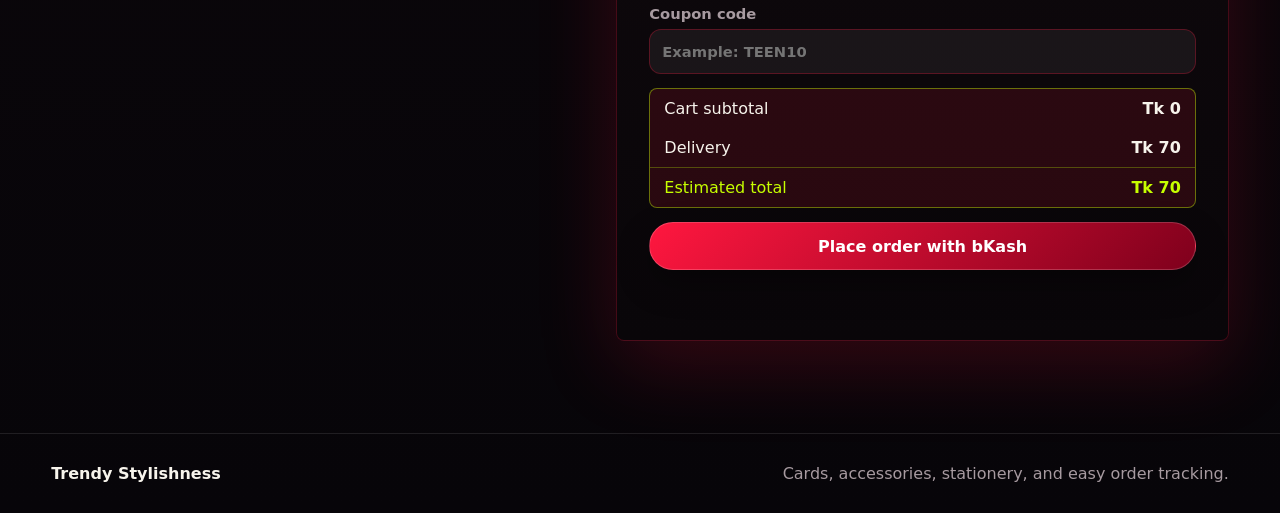
==== commit 5b775271: "Build branded admin and simplify customer checkout" ====
--- a/index.html
+++ b/index.html
@@ -148,14 +148,31 @@
             Customer name
             <input name="name" type="text" placeholder="Example: Afia Rahman" autocomplete="name" required>
           </label>
-          <label>
-            Email for order updates
-            <input name="email" type="email" placeholder="you@example.com" autocomplete="email" required>
-          </label>
-          <label>
-            Phone number
-            <input name="phone" type="tel" placeholder="01XXXXXXXXX" autocomplete="tel" required>
-          </label>
+          <div class="order-email-note" id="orderEmailNote">
+            <strong>Order notifications</strong>
+            <span>Sign in to receive confirmation and tracking updates at your registered email.</span>
+          </div>
+          <fieldset class="delivery-phone-choice" id="deliveryPhoneChoice">
+            <legend>Delivery phone number</legend>
+            <label class="phone-choice">
+              <input type="radio" name="deliveryPhoneMode" value="registered" checked>
+              <span>
+                <strong>Use registered number</strong>
+                <small id="registeredPhoneText">Available after sign in</small>
+              </span>
+            </label>
+            <label class="phone-choice">
+              <input type="radio" name="deliveryPhoneMode" value="custom">
+              <span>
+                <strong>Use another delivery number</strong>
+                <small>For the person receiving the parcel</small>
+              </span>
+            </label>
+            <label id="deliveryPhoneInput" hidden>
+              Delivery phone number
+              <input name="deliveryPhone" type="tel" placeholder="01XXXXXXXXX" autocomplete="tel">
+            </label>
+          </fieldset>
           <label>
             Delivery area
             <select name="area" id="deliveryArea">
--- a/styles.css
+++ b/styles.css
@@ -1443,6 +1443,75 @@
   font-weight: 800;
 }
 
+.order-email-note,
+.delivery-phone-choice {
+  display: grid;
+  gap: 7px;
+  margin: 0;
+  padding: 14px;
+  border: 1px solid rgba(255, 23, 63, 0.24);
+  border-radius: 8px;
+  background: linear-gradient(180deg, #150b10, #090609);
+}
+
+.order-email-note span,
+.phone-choice small {
+  color: var(--muted);
+  font-size: 0.84rem;
+  font-weight: 750;
+}
+
+.delivery-phone-choice {
+  grid-template-columns: repeat(2, minmax(0, 1fr));
+  gap: 10px;
+  border: 0;
+  padding: 0;
+  background: transparent;
+}
+
+.delivery-phone-choice legend,
+.delivery-phone-choice > label:last-child {
+  grid-column: 1 / -1;
+}
+
+.delivery-phone-choice legend {
+  color: var(--muted);
+  font-size: 0.92rem;
+  font-weight: 900;
+}
+
+.phone-choice {
+  position: relative;
+  display: grid;
+  gap: 4px;
+  min-height: 76px;
+  padding: 13px 14px 13px 38px;
+  border: 1px solid rgba(255, 23, 63, 0.24);
+  border-radius: 8px;
+  background: linear-gradient(180deg, #150b10, #090609);
+  color: var(--cream);
+  cursor: pointer;
+}
+
+.phone-choice:has(input:checked) {
+  border-color: rgba(198, 255, 0, 0.42);
+  background: rgba(255, 23, 63, 0.13);
+}
+
+.phone-choice input {
+  position: absolute;
+  top: 16px;
+  left: 14px;
+  width: 15px;
+  height: 15px;
+  accent-color: var(--teal);
+}
+
+.phone-choice:has(input:disabled) {
+  cursor: not-allowed;
+  opacity: 0.55;
+}
+
 @media (max-width: 760px) {
   .admin-stats {
     grid-template-columns: repeat(2, minmax(0, 1fr));
@@ -1455,4 +1524,13 @@
   .history-status {
     justify-items: start;
   }
-}
+
+  .delivery-phone-choice {
+    grid-template-columns: 1fr;
+  }
+
+  .delivery-phone-choice legend,
+  .delivery-phone-choice > label:last-child {
+    grid-column: auto;
+  }
+}
